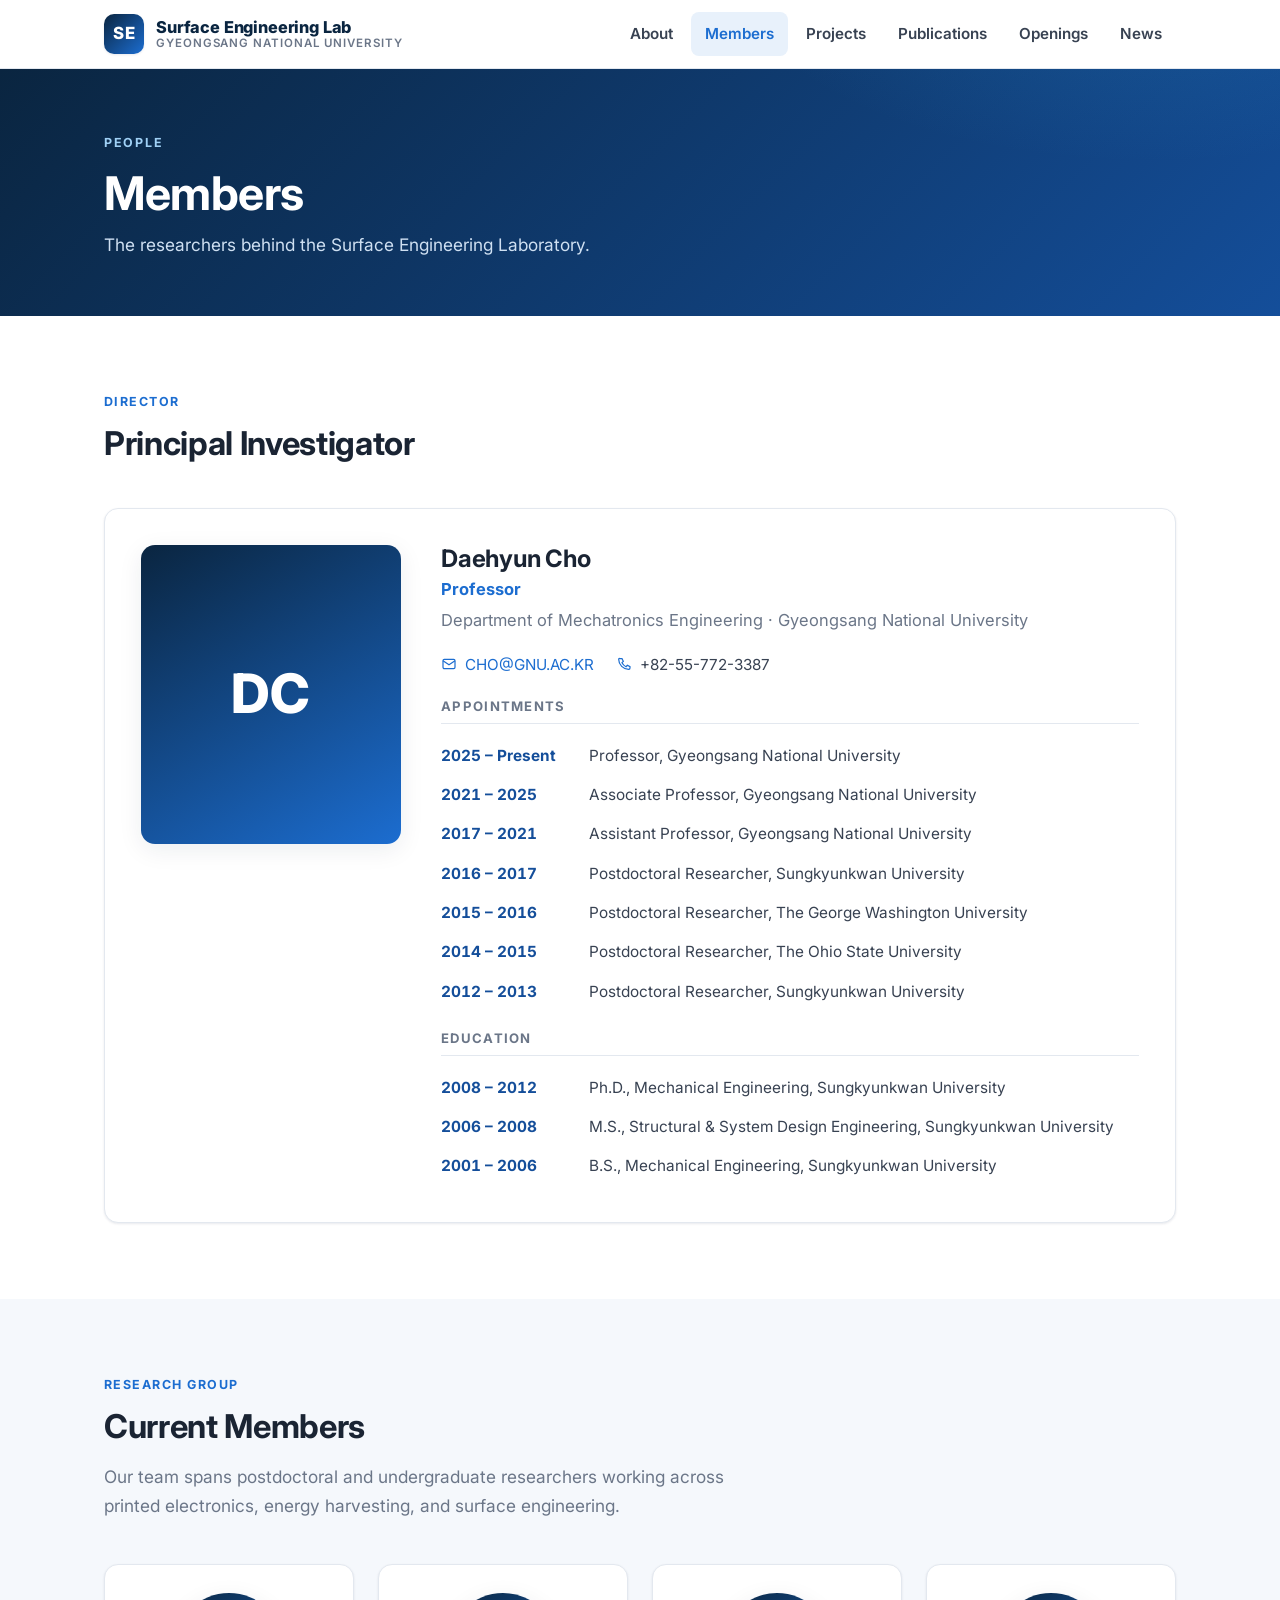
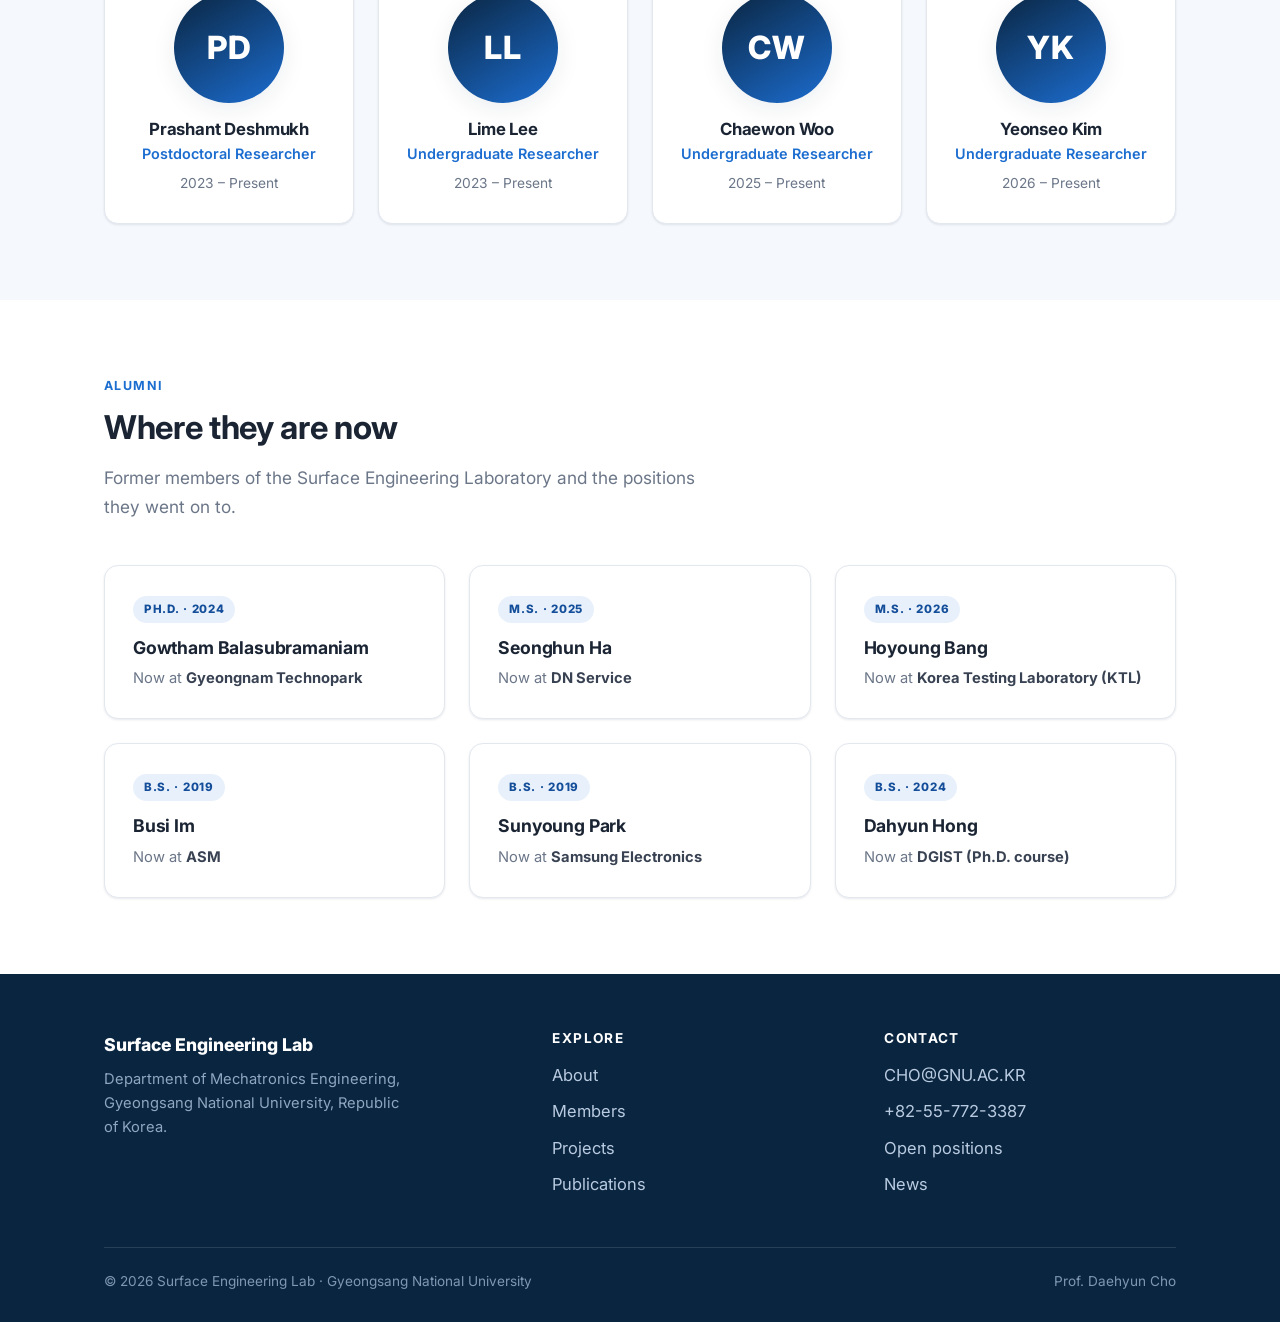
==== members.html @ a2bd0f04 "Add files via upload" ====
<!DOCTYPE html>
<html lang="en">
<head>
<meta charset="UTF-8" />
<meta name="viewport" content="width=device-width, initial-scale=1.0" />
<title>Members · Surface Engineering Lab</title>
<meta name="description" content="People of the Surface Engineering Laboratory — Prof. Daehyun Cho and lab members." />
<link rel="preconnect" href="https://fonts.googleapis.com" />
<link rel="preconnect" href="https://fonts.gstatic.com" crossorigin />
<link href="https://fonts.googleapis.com/css2?family=Inter:wght@400;500;600;700;800&display=swap" rel="stylesheet" />
<link rel="stylesheet" href="style.css" />
</head>
<body>

<header class="site-header">
  <nav class="nav">
    <a class="brand" href="index.html">
      <span class="logo">SE</span>
      <span class="brand-text">
        <span class="name">Surface Engineering Lab</span>
        <span class="sub">Gyeongsang National University</span>
      </span>
    </a>
    <button class="nav-toggle" aria-label="Toggle menu" onclick="document.getElementById('menu').classList.toggle('open')">
      <span></span><span></span><span></span>
    </button>
    <ul class="nav-links" id="menu">
      <li><a href="index.html">About</a></li>
      <li><a href="members.html" class="active">Members</a></li>
      <li><a href="projects.html">Projects</a></li>
      <li><a href="publications.html">Publications</a></li>
      <li><a href="openings.html">Openings</a></li>
      <li><a href="news.html">News</a></li>
    </ul>
  </nav>
</header>

<div class="page-head">
  <div class="container">
    <div class="kicker">People</div>
    <h1>Members</h1>
    <p>The researchers behind the Surface Engineering Laboratory.</p>
  </div>
</div>

<!-- ===== Director ===== -->
<section>
  <div class="container">
    <div class="section-head">
      <div class="kicker">Director</div>
      <h2>Principal Investigator</h2>
    </div>

    <div class="profile">
      <div class="avatar">
        <img src="daehyun-cho.jpg" alt="Prof. Daehyun Cho" onerror="this.remove()">
        <span class="initials">DC</span>
      </div>
      <div class="profile-body">
        <h3>Daehyun Cho</h3>
        <div class="profile-role">Professor</div>
        <div class="profile-affil">Department of Mechatronics Engineering · Gyeongsang National University</div>

        <div class="contact-row">
          <span>
            <svg viewBox="0 0 24 24" fill="none" stroke="currentColor" stroke-width="1.8"><rect x="3" y="5" width="18" height="14" rx="2"/><path d="M3 7l9 6 9-6"/></svg>
            <a href="mailto:CHO@GNU.AC.KR">CHO@GNU.AC.KR</a>
          </span>
          <span>
            <svg viewBox="0 0 24 24" fill="none" stroke="currentColor" stroke-width="1.8"><path d="M4 5c0 8 7 15 15 15 1 0 2-1 2-2v-2l-4-2-2 2c-2-1-5-4-6-6l2-2-2-4H6C5 3 4 4 4 5z"/></svg>
            +82-55-772-3387
          </span>
        </div>

        <div class="cv-block">
          <h4>Appointments</h4>
          <ul class="timeline">
            <li><span class="yr">2025 – Present</span><span class="what">Professor, Gyeongsang National University</span></li>
            <li><span class="yr">2021 – 2025</span><span class="what">Associate Professor, Gyeongsang National University</span></li>
            <li><span class="yr">2017 – 2021</span><span class="what">Assistant Professor, Gyeongsang National University</span></li>
            <li><span class="yr">2016 – 2017</span><span class="what">Postdoctoral Researcher, Sungkyunkwan University</span></li>
            <li><span class="yr">2015 – 2016</span><span class="what">Postdoctoral Researcher, The George Washington University</span></li>
            <li><span class="yr">2014 – 2015</span><span class="what">Postdoctoral Researcher, The Ohio State University</span></li>
            <li><span class="yr">2012 – 2013</span><span class="what">Postdoctoral Researcher, Sungkyunkwan University</span></li>
          </ul>
        </div>

        <div class="cv-block">
          <h4>Education</h4>
          <ul class="timeline">
            <li><span class="yr">2008 – 2012</span><span class="what">Ph.D., Mechanical Engineering, Sungkyunkwan University</span></li>
            <li><span class="yr">2006 – 2008</span><span class="what">M.S., Structural &amp; System Design Engineering, Sungkyunkwan University</span></li>
            <li><span class="yr">2001 – 2006</span><span class="what">B.S., Mechanical Engineering, Sungkyunkwan University</span></li>
          </ul>
        </div>
      </div>
    </div>
  </div>
</section>

<!-- ===== Current members ===== -->
<section class="section-alt">
  <div class="container">
    <div class="section-head">
      <div class="kicker">Research Group</div>
      <h2>Current Members</h2>
      <p>Our team spans postdoctoral and undergraduate researchers working across printed electronics, energy harvesting, and surface engineering.</p>
    </div>

    <div class="grid grid-4">
      <div class="card member">
        <div class="avatar"><span class="initials">PD</span></div>
        <h4>Prashant Deshmukh</h4>
        <div class="role">Postdoctoral Researcher</div>
        <div class="topic">2023 – Present</div>
      </div>
      <div class="card member">
        <div class="avatar"><span class="initials">LL</span></div>
        <h4>Lime Lee</h4>
        <div class="role">Undergraduate Researcher</div>
        <div class="topic">2023 – Present</div>
      </div>
      <div class="card member">
        <div class="avatar"><span class="initials">CW</span></div>
        <h4>Chaewon Woo</h4>
        <div class="role">Undergraduate Researcher</div>
        <div class="topic">2025 – Present</div>
      </div>
      <div class="card member">
        <div class="avatar"><span class="initials">YK</span></div>
        <h4>Yeonseo Kim</h4>
        <div class="role">Undergraduate Researcher</div>
        <div class="topic">2026 – Present</div>
      </div>
    </div>
  </div>
</section>

<!-- ===== Alumni ===== -->
<section>
  <div class="container">
    <div class="section-head">
      <div class="kicker">Alumni</div>
      <h2>Where they are now</h2>
      <p>Former members of the Surface Engineering Laboratory and the positions they went on to.</p>
    </div>

    <div class="grid grid-3">
      <div class="card alum">
        <span class="alum-degree">Ph.D. · 2024</span>
        <h4>Gowtham Balasubramaniam</h4>
        <div class="alum-now">Now at <strong>Gyeongnam Technopark</strong></div>
      </div>
      <div class="card alum">
        <span class="alum-degree">M.S. · 2025</span>
        <h4>Seonghun Ha</h4>
        <div class="alum-now">Now at <strong>DN Service</strong></div>
      </div>
      <div class="card alum">
        <span class="alum-degree">M.S. · 2026</span>
        <h4>Hoyoung Bang</h4>
        <div class="alum-now">Now at <strong>Korea Testing Laboratory (KTL)</strong></div>
      </div>
      <div class="card alum">
        <span class="alum-degree">B.S. · 2019</span>
        <h4>Busi Im</h4>
        <div class="alum-now">Now at <strong>ASM</strong></div>
      </div>
      <div class="card alum">
        <span class="alum-degree">B.S. · 2019</span>
        <h4>Sunyoung Park</h4>
        <div class="alum-now">Now at <strong>Samsung Electronics</strong></div>
      </div>
      <div class="card alum">
        <span class="alum-degree">B.S. · 2024</span>
        <h4>Dahyun Hong</h4>
        <div class="alum-now">Now at <strong>DGIST (Ph.D. course)</strong></div>
      </div>
    </div>
  </div>
</section>

<footer class="site-footer">
  <div class="container">
    <div class="footer-grid">
      <div class="footer-brand">
        <div class="name">Surface Engineering Lab</div>
        <p>Department of Mechatronics Engineering, Gyeongsang National University, Republic of Korea.</p>
      </div>
      <div>
        <h4>Explore</h4>
        <ul class="footer-links">
          <li><a href="index.html">About</a></li>
          <li><a href="members.html">Members</a></li>
          <li><a href="projects.html">Projects</a></li>
          <li><a href="publications.html">Publications</a></li>
        </ul>
      </div>
      <div>
        <h4>Contact</h4>
        <ul class="footer-links">
          <li><a href="mailto:CHO@GNU.AC.KR">CHO@GNU.AC.KR</a></li>
          <li>+82-55-772-3387</li>
          <li><a href="openings.html">Open positions</a></li>
          <li><a href="news.html">News</a></li>
        </ul>
      </div>
    </div>
    <div class="footer-bottom">
      <span>© 2026 Surface Engineering Lab · Gyeongsang National University</span>
      <span>Prof. Daehyun Cho</span>
    </div>
  </div>
</footer>

</body>
</html>
---- style.css ----
/* =========================================================
   Surface Engineering Lab — Shared Stylesheet
   Deep blue academic theme
   ========================================================= */

:root {
  --navy:        #0a2540;
  --navy-2:      #103a63;
  --blue:        #1c6dd0;
  --blue-dark:   #144e9a;
  --blue-light:  #e8f1fb;
  --accent:      #2f9ce0;
  --ink:         #1a2433;
  --body:        #43506180;
  --text:        #384252;
  --muted:       #6b7688;
  --line:        #e3e8ef;
  --bg:          #ffffff;
  --bg-soft:     #f5f8fc;
  --bg-softer:   #eef3f9;
  --shadow-sm:   0 1px 3px rgba(10,37,64,.06), 0 1px 2px rgba(10,37,64,.04);
  --shadow-md:   0 6px 24px rgba(10,37,64,.08);
  --shadow-lg:   0 18px 48px rgba(10,37,64,.14);
  --radius:      14px;
  --radius-sm:   9px;
  --maxw:        1120px;
  --font: "Inter", -apple-system, BlinkMacSystemFont, "Segoe UI", Roboto, Helvetica, Arial, sans-serif;
}

* { box-sizing: border-box; }

html { scroll-behavior: smooth; }

body {
  margin: 0;
  font-family: var(--font);
  color: var(--text);
  background: var(--bg);
  line-height: 1.65;
  font-size: 16.5px;
  -webkit-font-smoothing: antialiased;
  text-rendering: optimizeLegibility;
}

h1, h2, h3, h4 { color: var(--ink); line-height: 1.2; margin: 0 0 .5em; font-weight: 700; letter-spacing: -.01em; }
h1 { font-size: clamp(2rem, 4vw, 2.9rem); }
h2 { font-size: clamp(1.5rem, 3vw, 2.05rem); }
h3 { font-size: 1.22rem; }
p  { margin: 0 0 1rem; }
a  { color: var(--blue); text-decoration: none; transition: color .15s ease; }
a:hover { color: var(--blue-dark); }

.container { max-width: var(--maxw); margin: 0 auto; padding: 0 24px; }

/* ---------- Top navigation ---------- */
.site-header {
  position: sticky; top: 0; z-index: 100;
  background: rgba(255,255,255,.88);
  backdrop-filter: saturate(180%) blur(12px);
  border-bottom: 1px solid var(--line);
}
.nav {
  display: flex; align-items: center; justify-content: space-between;
  height: 68px; max-width: var(--maxw); margin: 0 auto; padding: 0 24px;
}
.brand { display: flex; align-items: center; gap: 12px; }
.brand .logo {
  width: 40px; height: 40px; border-radius: 10px; flex: none;
  background: linear-gradient(135deg, var(--navy), var(--blue));
  display: grid; place-items: center; color: #fff; font-weight: 800;
  font-size: 1.05rem; letter-spacing: .5px; box-shadow: var(--shadow-sm);
}
.brand-text { display: flex; flex-direction: column; line-height: 1.15; }
.brand-text .name { font-weight: 800; color: var(--navy); font-size: 1.02rem; letter-spacing: -.01em; }
.brand-text .sub  { font-size: .72rem; color: var(--muted); font-weight: 600; text-transform: uppercase; letter-spacing: .08em; }

.nav-links { display: flex; align-items: center; gap: 4px; list-style: none; margin: 0; padding: 0; }
.nav-links a {
  display: block; padding: 9px 14px; border-radius: 8px; color: var(--text);
  font-weight: 600; font-size: .95rem; transition: background .15s ease, color .15s ease;
}
.nav-links a:hover { background: var(--bg-softer); color: var(--navy); }
.nav-links a.active { color: var(--blue); background: var(--blue-light); }

.nav-toggle {
  display: none; background: none; border: 0; cursor: pointer; padding: 8px;
  width: 42px; height: 42px; border-radius: 8px;
}
.nav-toggle span { display: block; width: 22px; height: 2px; background: var(--navy); margin: 4px auto; border-radius: 2px; transition: .2s; }

/* ---------- Hero ---------- */
.hero {
  position: relative; overflow: hidden;
  background:
    radial-gradient(1000px 500px at 85% -10%, rgba(47,156,224,.30), transparent 60%),
    radial-gradient(900px 600px at 5% 120%, rgba(28,109,208,.28), transparent 55%),
    linear-gradient(135deg, var(--navy) 0%, var(--navy-2) 55%, var(--blue-dark) 100%);
  color: #eaf2fb;
}
.hero::after {
  content: ""; position: absolute; inset: 0; pointer-events: none;
  background-image:
    linear-gradient(rgba(255,255,255,.05) 1px, transparent 1px),
    linear-gradient(90deg, rgba(255,255,255,.05) 1px, transparent 1px);
  background-size: 46px 46px; mask-image: radial-gradient(80% 80% at 70% 20%, #000, transparent 75%);
}
.hero-inner { position: relative; z-index: 1; padding: 92px 24px 84px; max-width: var(--maxw); margin: 0 auto; }
.hero .eyebrow {
  display: inline-block; font-size: .8rem; font-weight: 700; letter-spacing: .14em;
  text-transform: uppercase; color: #9fd0f5; margin-bottom: 18px;
  border: 1px solid rgba(159,208,245,.35); padding: 6px 14px; border-radius: 999px;
  background: rgba(255,255,255,.05);
}
.hero h1 { color: #fff; max-width: 16ch; margin-bottom: 20px; }
.hero p.lead { font-size: 1.18rem; color: #cfe0f2; max-width: 62ch; margin-bottom: 32px; }
.hero-actions { display: flex; flex-wrap: wrap; gap: 14px; }

.btn {
  display: inline-flex; align-items: center; gap: 8px; font-weight: 700; font-size: .97rem;
  padding: 13px 24px; border-radius: 10px; cursor: pointer; border: 1px solid transparent;
  transition: transform .12s ease, box-shadow .15s ease, background .15s ease;
}
.btn:hover { transform: translateY(-2px); }
.btn-primary { background: #fff; color: var(--navy); box-shadow: var(--shadow-md); }
.btn-primary:hover { color: var(--blue-dark); }
.btn-ghost { background: rgba(255,255,255,.08); color: #fff; border-color: rgba(255,255,255,.35); }
.btn-ghost:hover { background: rgba(255,255,255,.16); color: #fff; }
.btn-blue { background: var(--blue); color:#fff; box-shadow: var(--shadow-md); }
.btn-blue:hover { color:#fff; background: var(--blue-dark); }

/* ---------- Page header (non-hero pages) ---------- */
.page-head {
  background:
    radial-gradient(700px 320px at 90% -40%, rgba(47,156,224,.20), transparent 60%),
    linear-gradient(135deg, var(--navy), var(--blue-dark));
  color: #fff; padding: 64px 24px 56px;
}
.page-head .container { padding: 0 24px; }
.page-head .kicker { color:#9fd0f5; font-weight:700; letter-spacing:.14em; text-transform:uppercase; font-size:.78rem; margin-bottom:12px; }
.page-head h1 { color: #fff; margin-bottom: 10px; }
.page-head p { color: #cfe0f2; max-width: 60ch; margin: 0; font-size: 1.08rem; }

/* ---------- Sections ---------- */
section { padding: 76px 0; }
section.tight { padding: 56px 0; }
.section-alt { background: var(--bg-soft); }
.section-head { max-width: 62ch; margin-bottom: 44px; }
.section-head .kicker { color: var(--blue); font-weight: 700; letter-spacing: .12em; text-transform: uppercase; font-size: .78rem; margin-bottom: 12px; }
.section-head p { color: var(--muted); font-size: 1.08rem; }
.center { text-align: center; margin-left: auto; margin-right: auto; }

/* ---------- Cards & grids ---------- */
.grid { display: grid; gap: 24px; }
.grid-2 { grid-template-columns: repeat(2, 1fr); }
.grid-3 { grid-template-columns: repeat(3, 1fr); }
.grid-4 { grid-template-columns: repeat(4, 1fr); }

.card {
  background: var(--bg); border: 1px solid var(--line); border-radius: var(--radius);
  padding: 28px; box-shadow: var(--shadow-sm); transition: transform .18s ease, box-shadow .18s ease, border-color .18s ease;
}
.card:hover { transform: translateY(-4px); box-shadow: var(--shadow-md); border-color: #cfe0f2; }
.card .icon {
  width: 46px; height: 46px; border-radius: 12px; display: grid; place-items: center;
  background: var(--blue-light); color: var(--blue); margin-bottom: 18px;
}
.card .icon svg { width: 24px; height: 24px; }
.card h3 { margin-bottom: 8px; }
.card p { color: var(--muted); margin: 0; font-size: .98rem; }

/* ---------- Research area accent bar ---------- */
.area-card { position: relative; overflow: hidden; }
.area-card::before {
  content: ""; position: absolute; left: 0; top: 0; bottom: 0; width: 4px;
  background: linear-gradient(var(--blue), var(--accent));
}

/* ---------- Director / profile ---------- */
.profile {
  display: grid; grid-template-columns: 260px 1fr; gap: 40px; align-items: start;
  background: var(--bg); border: 1px solid var(--line); border-radius: var(--radius);
  padding: 36px; box-shadow: var(--shadow-sm);
}
.avatar {
  position: relative;
  aspect-ratio: 1/1.15; border-radius: var(--radius); overflow: hidden;
  background: linear-gradient(150deg, var(--navy), var(--blue));
  display: grid; place-items: center; color: #fff; box-shadow: var(--shadow-md);
}
.avatar .initials { font-size: 3.4rem; font-weight: 800; letter-spacing: 1px; }
.avatar img {
  position: absolute; inset: 0; width: 100%; height: 100%;
  object-fit: cover; object-position: 68% 32%; display: block;
}
.profile-body h3 { font-size: 1.5rem; margin-bottom: 2px; }
.profile-role { color: var(--blue); font-weight: 700; margin-bottom: 4px; }
.profile-affil { color: var(--muted); margin-bottom: 18px; }
.contact-row { display: flex; flex-wrap: wrap; gap: 10px 22px; margin-bottom: 22px; font-size: .95rem; }
.contact-row span { display: inline-flex; align-items: center; gap: 8px; color: var(--text); }
.contact-row svg { width: 16px; height: 16px; color: var(--blue); }

.cv-block { margin-top: 20px; }
.cv-block h4 { font-size: .82rem; text-transform: uppercase; letter-spacing: .1em; color: var(--muted); margin-bottom: 12px; border-bottom: 1px solid var(--line); padding-bottom: 8px; }
.timeline { list-style: none; margin: 0; padding: 0; }
.timeline li { display: grid; grid-template-columns: 132px 1fr; gap: 16px; padding: 7px 0; font-size: .96rem; }
.timeline .yr { color: var(--blue-dark); font-weight: 700; font-variant-numeric: tabular-nums; }
.timeline .what { color: var(--text); }

/* member placeholder cards */
.member { text-align: center; }
.member .avatar { width: 110px; aspect-ratio: 1/1; border-radius: 50%; margin: 0 auto 16px; }
.member .avatar .initials { font-size: 2rem; }
.member h4 { margin: 0 0 3px; font-size: 1.05rem; color: var(--ink); }
.member .role { color: var(--blue); font-weight: 600; font-size: .9rem; }
.member .topic { color: var(--muted); font-size: .86rem; margin-top: 6px; }

/* alumni cards */
.alum { text-align: left; }
.alum-degree {
  display: inline-block; background: var(--blue-light); color: var(--blue-dark);
  font-size: .72rem; font-weight: 800; letter-spacing: .06em; text-transform: uppercase;
  padding: 4px 11px; border-radius: 999px; margin-bottom: 14px;
}
.alum h4 { margin: 0 0 8px; font-size: 1.1rem; color: var(--ink); }
.alum-now { color: var(--muted); font-size: .92rem; }
.alum-now strong { color: var(--text); font-weight: 700; }

/* ---------- Projects ---------- */
.project {
  display: grid; grid-template-columns: 108px 1fr; gap: 26px; align-items: center;
  background: var(--bg); border: 1px solid var(--line); border-radius: var(--radius);
  padding: 26px 30px; box-shadow: var(--shadow-sm); transition: transform .18s ease, box-shadow .18s ease;
}
.project:hover { transform: translateY(-3px); box-shadow: var(--shadow-md); }
.project .years {
  text-align: center; background: var(--blue-light); color: var(--blue-dark); border-radius: 12px;
  padding: 14px 8px; font-weight: 800; font-variant-numeric: tabular-nums; line-height: 1.15;
}
.project .years small { display:block; font-size:.7rem; font-weight:700; color: var(--blue); letter-spacing:.06em; }
.project h3 { font-size: 1.12rem; margin-bottom: 8px; }
.project .funder { display: inline-flex; align-items:center; gap:7px; font-size: .85rem; font-weight:600; color: var(--muted); }
.project .funder::before { content:""; width:7px; height:7px; border-radius:50%; background: var(--accent); }

/* ---------- Publications ---------- */
.pub-toolbar { display:flex; flex-wrap: wrap; align-items:center; gap: 14px; margin-bottom: 30px; }
.pub-count { background: var(--navy); color:#fff; border-radius: 999px; padding: 7px 16px; font-weight:700; font-size:.9rem; }
.year-group { margin-bottom: 40px; }
.year-label {
  display: inline-flex; align-items: baseline; gap: 10px;
  font-size: 1.4rem; font-weight: 800; color: var(--navy); margin-bottom: 18px;
  padding-bottom: 8px; border-bottom: 3px solid var(--blue-light);
}
.year-label span { font-size: .8rem; font-weight: 600; color: var(--muted); }
.pub-list { list-style: none; margin: 0; padding: 0; counter-reset: none; }
.pub-item {
  display: grid; grid-template-columns: 44px 1fr; gap: 14px; padding: 16px 18px;
  border: 1px solid var(--line); border-radius: var(--radius-sm); background: var(--bg);
  margin-bottom: 12px; box-shadow: var(--shadow-sm); transition: border-color .15s ease, box-shadow .15s ease;
}
.pub-item:hover { border-color: #cfe0f2; box-shadow: var(--shadow-md); }
.pub-num {
  font-weight: 800; color: var(--blue); font-variant-numeric: tabular-nums;
  background: var(--blue-light); border-radius: 8px; height: 34px; display: grid; place-items: center; font-size: .9rem;
}
.pub-body { font-size: .97rem; }
.pub-title { color: var(--ink); font-weight: 600; }
.pub-authors { color: var(--text); }
.pub-authors .me { color: var(--blue-dark); font-weight: 800; }
.pub-venue { color: var(--muted); font-style: italic; }
.pub-venue b { color: var(--navy); font-style: normal; }

/* ---------- Openings ---------- */
.pill-list { display:flex; flex-wrap:wrap; gap: 10px; margin: 4px 0 0; padding: 0; list-style:none; }
.pill { background: var(--blue-light); color: var(--blue-dark); font-weight:600; font-size:.9rem; padding: 7px 14px; border-radius: 999px; }
.req-list { list-style: none; margin: 12px 0 0; padding: 0; }
.req-list li { position: relative; padding-left: 28px; margin-bottom: 12px; color: var(--text); }
.req-list li::before {
  content: ""; position: absolute; left: 0; top: 8px; width: 16px; height: 16px; border-radius: 50%;
  background: var(--blue-light);
  box-shadow: inset 0 0 0 2px var(--blue);
}
.callout {
  background: linear-gradient(135deg, var(--navy), var(--blue-dark)); color:#fff;
  border-radius: var(--radius); padding: 34px 36px; box-shadow: var(--shadow-md);
}
.callout h3 { color:#fff; }
.callout p { color:#cfe0f2; }

/* ---------- News ---------- */
.news-item {
  display: grid; grid-template-columns: 1fr auto; gap: 20px; align-items: center;
  background: var(--bg); border: 1px solid var(--line); border-left: 4px solid var(--blue);
  border-radius: var(--radius-sm); padding: 22px 26px; box-shadow: var(--shadow-sm);
  transition: transform .15s ease, box-shadow .15s ease;
}
.news-item:hover { transform: translateX(4px); box-shadow: var(--shadow-md); }
.news-item h3 { font-size: 1.05rem; margin: 0 0 6px; }
.news-item .outlet { font-size: .82rem; font-weight: 700; color: var(--blue); text-transform: uppercase; letter-spacing: .05em; }
.news-tag { flex: none; background: var(--bg-softer); color: var(--muted); font-size:.78rem; font-weight:700; padding:6px 12px; border-radius: 999px; white-space: nowrap; }

/* ---------- Journal cover showcase ---------- */
.cover-showcase {
  background: linear-gradient(180deg, var(--bg-soft), var(--bg));
  border: 1px solid var(--line); border-radius: var(--radius);
  padding: 34px 34px 38px; margin-bottom: 44px; box-shadow: var(--shadow-sm);
}
.cover-showcase .kicker { color: var(--blue); font-weight: 700; letter-spacing: .12em; text-transform: uppercase; font-size: .78rem; margin-bottom: 8px; }
.cover-showcase h2 { font-size: 1.5rem; margin-bottom: 6px; }
.cover-showcase .sub { color: var(--muted); margin-bottom: 26px; font-size: 1rem; }
.cover-grid { display: grid; grid-template-columns: repeat(3, 1fr); gap: 26px; }
.cover-card {
  display: flex; flex-direction: column; background: var(--bg); border: 1px solid var(--line);
  border-radius: var(--radius); overflow: hidden; box-shadow: var(--shadow-sm);
  transition: transform .18s ease, box-shadow .18s ease;
}
.cover-card:hover { transform: translateY(-5px); box-shadow: var(--shadow-lg); }
.cover-frame {
  position: relative; aspect-ratio: 3/4; background: var(--bg-softer);
  display: grid; place-items: center; overflow: hidden;
}
.cover-frame img { width: 100%; height: 100%; object-fit: cover; display: block; }
/* placeholder shown only when the <img> fails to load (before you add the file) */
.cover-frame img { background: var(--bg-softer); }
.cover-ph {
  position: absolute; inset: 0; display: grid; place-content: center; text-align: center; gap: 8px;
  color: var(--muted); font-size: .82rem; padding: 20px;
  background: repeating-linear-gradient(45deg, #eef3f9, #eef3f9 12px, #e6eef7 12px, #e6eef7 24px);
}
.cover-ph strong { color: var(--blue-dark); font-size: .9rem; }
.cover-frame img[src]:not([src=""]) + .cover-ph { display: none; }
.cover-frame { border-bottom: 1px solid var(--line); }
.cover-meta { padding: 16px 20px 20px; display: flex; flex-direction: column; gap: 7px; flex: 1; }
.cover-tag {
  align-self: flex-start; display: inline-flex; align-items: center; gap: 6px;
  background: var(--blue-light); color: var(--blue-dark);
  font-size: .68rem; font-weight: 800; letter-spacing: .08em; text-transform: uppercase;
  padding: 4px 10px; border-radius: 999px;
}
.cover-tag::before { content: ""; width: 6px; height: 6px; border-radius: 50%; background: var(--accent); }
.cover-journal { color: var(--navy); font-weight: 800; font-size: 1rem; line-height: 1.25; }
.cover-desc { color: var(--muted); font-size: .86rem; line-height: 1.5; }
.cover-link { margin-top: auto; font-weight: 700; font-size: .85rem; color: var(--blue); }

/* Cover badge on individual publications */
.pub-badge {
  display: inline-block; margin-left: 8px; vertical-align: middle;
  background: linear-gradient(135deg, var(--blue), var(--accent)); color: #fff;
  font-size: .68rem; font-weight: 800; letter-spacing: .05em; text-transform: uppercase;
  padding: 3px 9px; border-radius: 999px;
}
.pub-item.is-cover { border-color: #bcd8f4; box-shadow: 0 0 0 1px #bcd8f4, var(--shadow-sm); }

/* News cards as links */
a.news-item { color: inherit; }
a.news-item:hover { color: inherit; }

@media (max-width: 860px) {
  .cover-grid { grid-template-columns: 1fr; }
  .cover-frame { aspect-ratio: 3/4; max-width: 280px; margin: 0 auto; width: 100%; }
}

/* ---------- Footer ---------- */
.site-footer { background: var(--navy); color: #b9cbe0; padding: 56px 0 30px; }
.footer-grid { display: grid; grid-template-columns: 1.4fr 1fr 1fr; gap: 40px; margin-bottom: 40px; }
.site-footer h4 { color:#fff; font-size:.85rem; text-transform:uppercase; letter-spacing:.1em; margin-bottom:16px; }
.site-footer a { color:#b9cbe0; }
.site-footer a:hover { color:#fff; }
.footer-links { list-style:none; margin:0; padding:0; }
.footer-links li { margin-bottom: 9px; }
.footer-brand .name { color:#fff; font-weight:800; font-size:1.1rem; margin-bottom:8px; }
.footer-brand p { color:#8fa6c0; font-size:.92rem; max-width: 34ch; }
.footer-bottom { border-top: 1px solid rgba(255,255,255,.12); padding-top: 22px; font-size:.85rem; color:#7f97b3; display:flex; justify-content: space-between; flex-wrap: wrap; gap: 10px; }

/* ---------- Responsive ---------- */
@media (max-width: 860px) {
  .nav-links {
    position: fixed; inset: 68px 0 auto 0; flex-direction: column; align-items: stretch;
    background: #fff; border-bottom: 1px solid var(--line); padding: 12px 16px; gap: 2px;
    box-shadow: var(--shadow-md); display: none;
  }
  .nav-links.open { display: flex; }
  .nav-links a { padding: 12px 14px; font-size: 1rem; }
  .nav-toggle { display: block; }
  .grid-2, .grid-3, .grid-4 { grid-template-columns: 1fr; }
  .profile { grid-template-columns: 1fr; }
  .avatar { max-width: 200px; }
  .project { grid-template-columns: 1fr; }
  .project .years { max-width: 120px; }
  .timeline li { grid-template-columns: 110px 1fr; }
  .footer-grid { grid-template-columns: 1fr; gap: 28px; }
  .news-item { grid-template-columns: 1fr; }
}
@media (min-width: 861px) and (max-width: 1024px) {
  .grid-4 { grid-template-columns: repeat(2, 1fr); }
  .grid-3 { grid-template-columns: repeat(3, 1fr); }
}
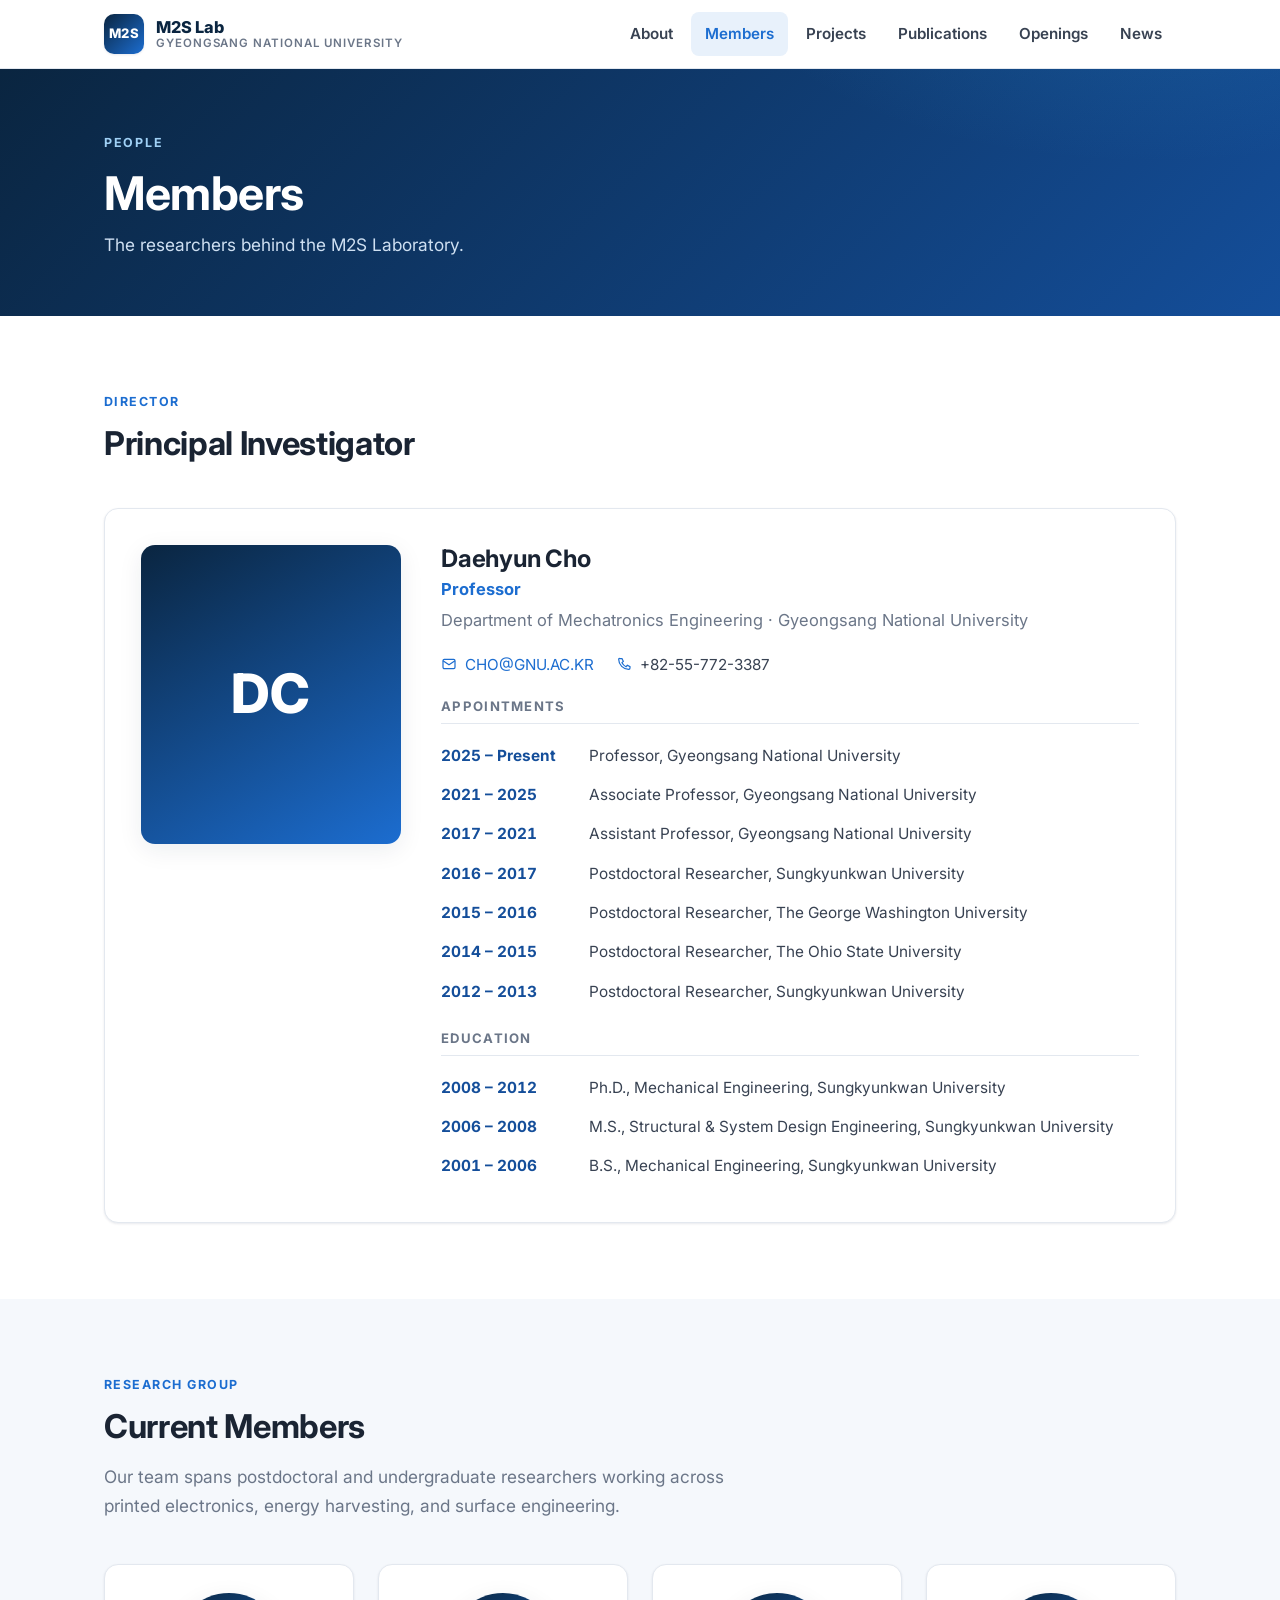
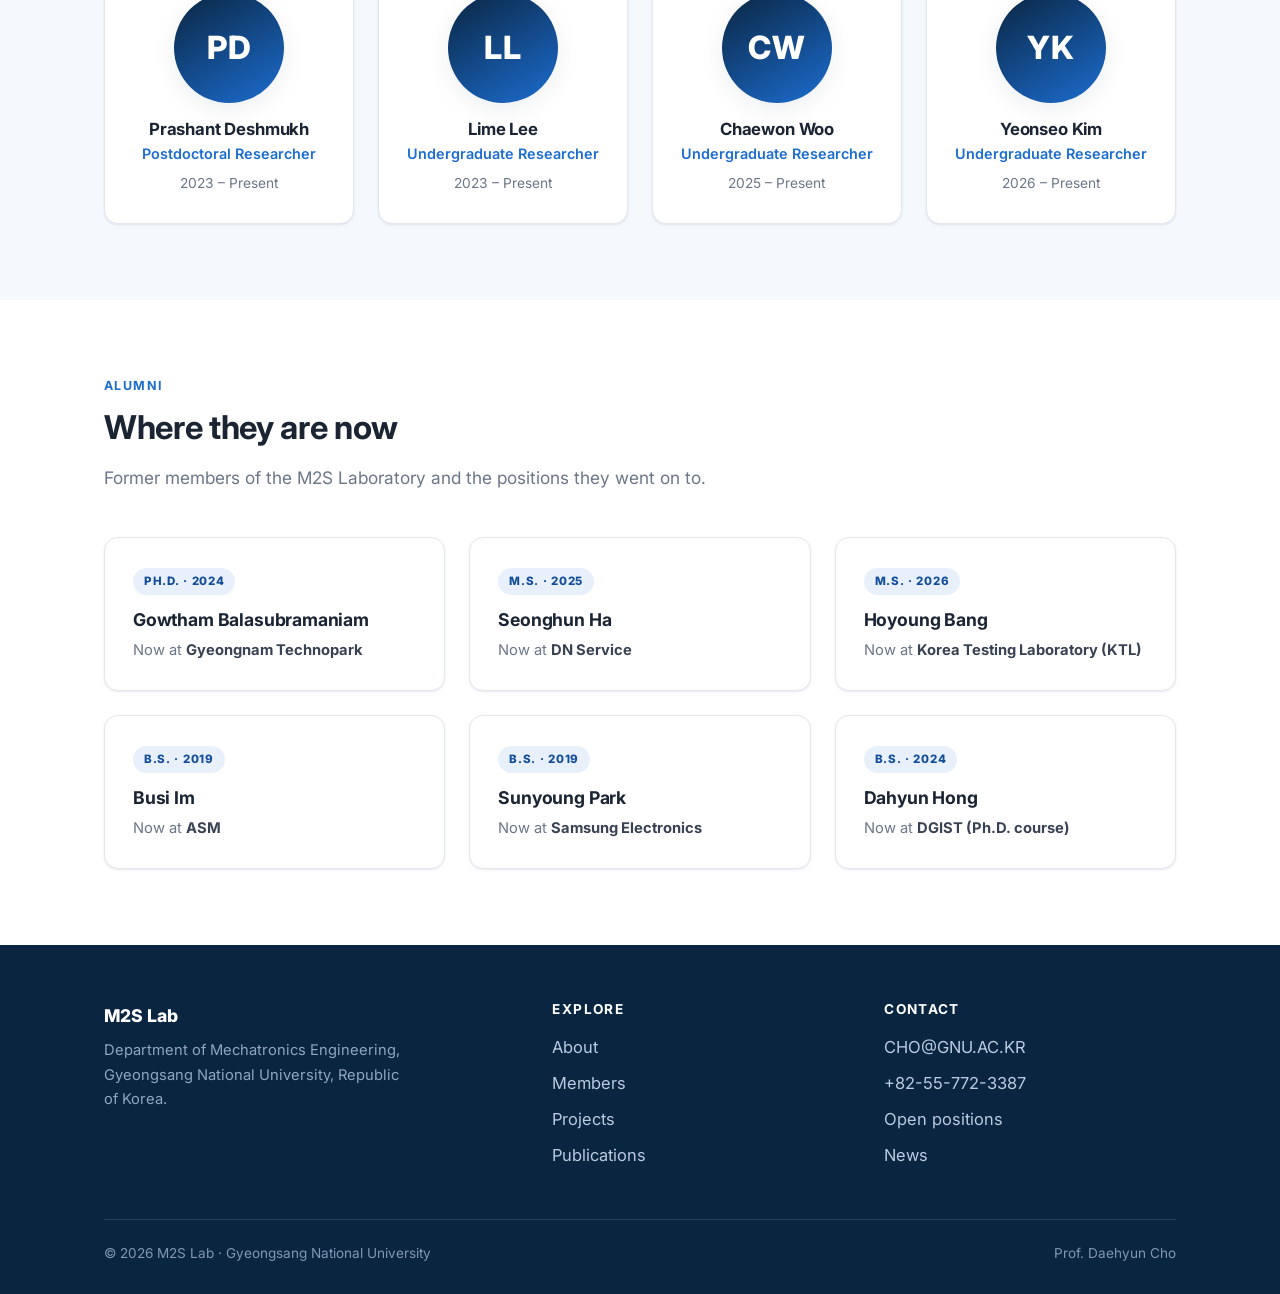
==== commit f4edaf2d: "Add files via upload" ====
--- a/members.html
+++ b/members.html
@@ -3,8 +3,8 @@
 <head>
 <meta charset="UTF-8" />
 <meta name="viewport" content="width=device-width, initial-scale=1.0" />
-<title>Members · Surface Engineering Lab</title>
-<meta name="description" content="People of the Surface Engineering Laboratory — Prof. Daehyun Cho and lab members." />
+<title>Members · M2S Lab</title>
+<meta name="description" content="People of the M2S Laboratory — Prof. Daehyun Cho and lab members." />
 <link rel="preconnect" href="https://fonts.googleapis.com" />
 <link rel="preconnect" href="https://fonts.gstatic.com" crossorigin />
 <link href="https://fonts.googleapis.com/css2?family=Inter:wght@400;500;600;700;800&display=swap" rel="stylesheet" />
@@ -15,9 +15,9 @@
 <header class="site-header">
   <nav class="nav">
     <a class="brand" href="index.html">
-      <span class="logo">SE</span>
+      <span class="logo">M2S</span>
       <span class="brand-text">
-        <span class="name">Surface Engineering Lab</span>
+        <span class="name">M2S Lab</span>
         <span class="sub">Gyeongsang National University</span>
       </span>
     </a>
@@ -39,7 +39,7 @@
   <div class="container">
     <div class="kicker">People</div>
     <h1>Members</h1>
-    <p>The researchers behind the Surface Engineering Laboratory.</p>
+    <p>The researchers behind the M2S Laboratory.</p>
   </div>
 </div>
 
@@ -142,7 +142,7 @@
     <div class="section-head">
       <div class="kicker">Alumni</div>
       <h2>Where they are now</h2>
-      <p>Former members of the Surface Engineering Laboratory and the positions they went on to.</p>
+      <p>Former members of the M2S Laboratory and the positions they went on to.</p>
     </div>
 
     <div class="grid grid-3">
@@ -184,7 +184,7 @@
   <div class="container">
     <div class="footer-grid">
       <div class="footer-brand">
-        <div class="name">Surface Engineering Lab</div>
+        <div class="name">M2S Lab</div>
         <p>Department of Mechatronics Engineering, Gyeongsang National University, Republic of Korea.</p>
       </div>
       <div>
@@ -207,7 +207,7 @@
       </div>
     </div>
     <div class="footer-bottom">
-      <span>© 2026 Surface Engineering Lab · Gyeongsang National University</span>
+      <span>© 2026 M2S Lab · Gyeongsang National University</span>
       <span>Prof. Daehyun Cho</span>
     </div>
   </div>
--- a/style.css
+++ b/style.css
@@ -1,5 +1,5 @@
 /* =========================================================
-   Surface Engineering Lab — Shared Stylesheet
+   M2S Lab — Shared Stylesheet
    Deep blue academic theme
    ========================================================= */
 
@@ -68,7 +68,7 @@
   width: 40px; height: 40px; border-radius: 10px; flex: none;
   background: linear-gradient(135deg, var(--navy), var(--blue));
   display: grid; place-items: center; color: #fff; font-weight: 800;
-  font-size: 1.05rem; letter-spacing: .5px; box-shadow: var(--shadow-sm);
+  font-size: .82rem; letter-spacing: .2px; box-shadow: var(--shadow-sm);
 }
 .brand-text { display: flex; flex-direction: column; line-height: 1.15; }
 .brand-text .name { font-weight: 800; color: var(--navy); font-size: 1.02rem; letter-spacing: -.01em; }
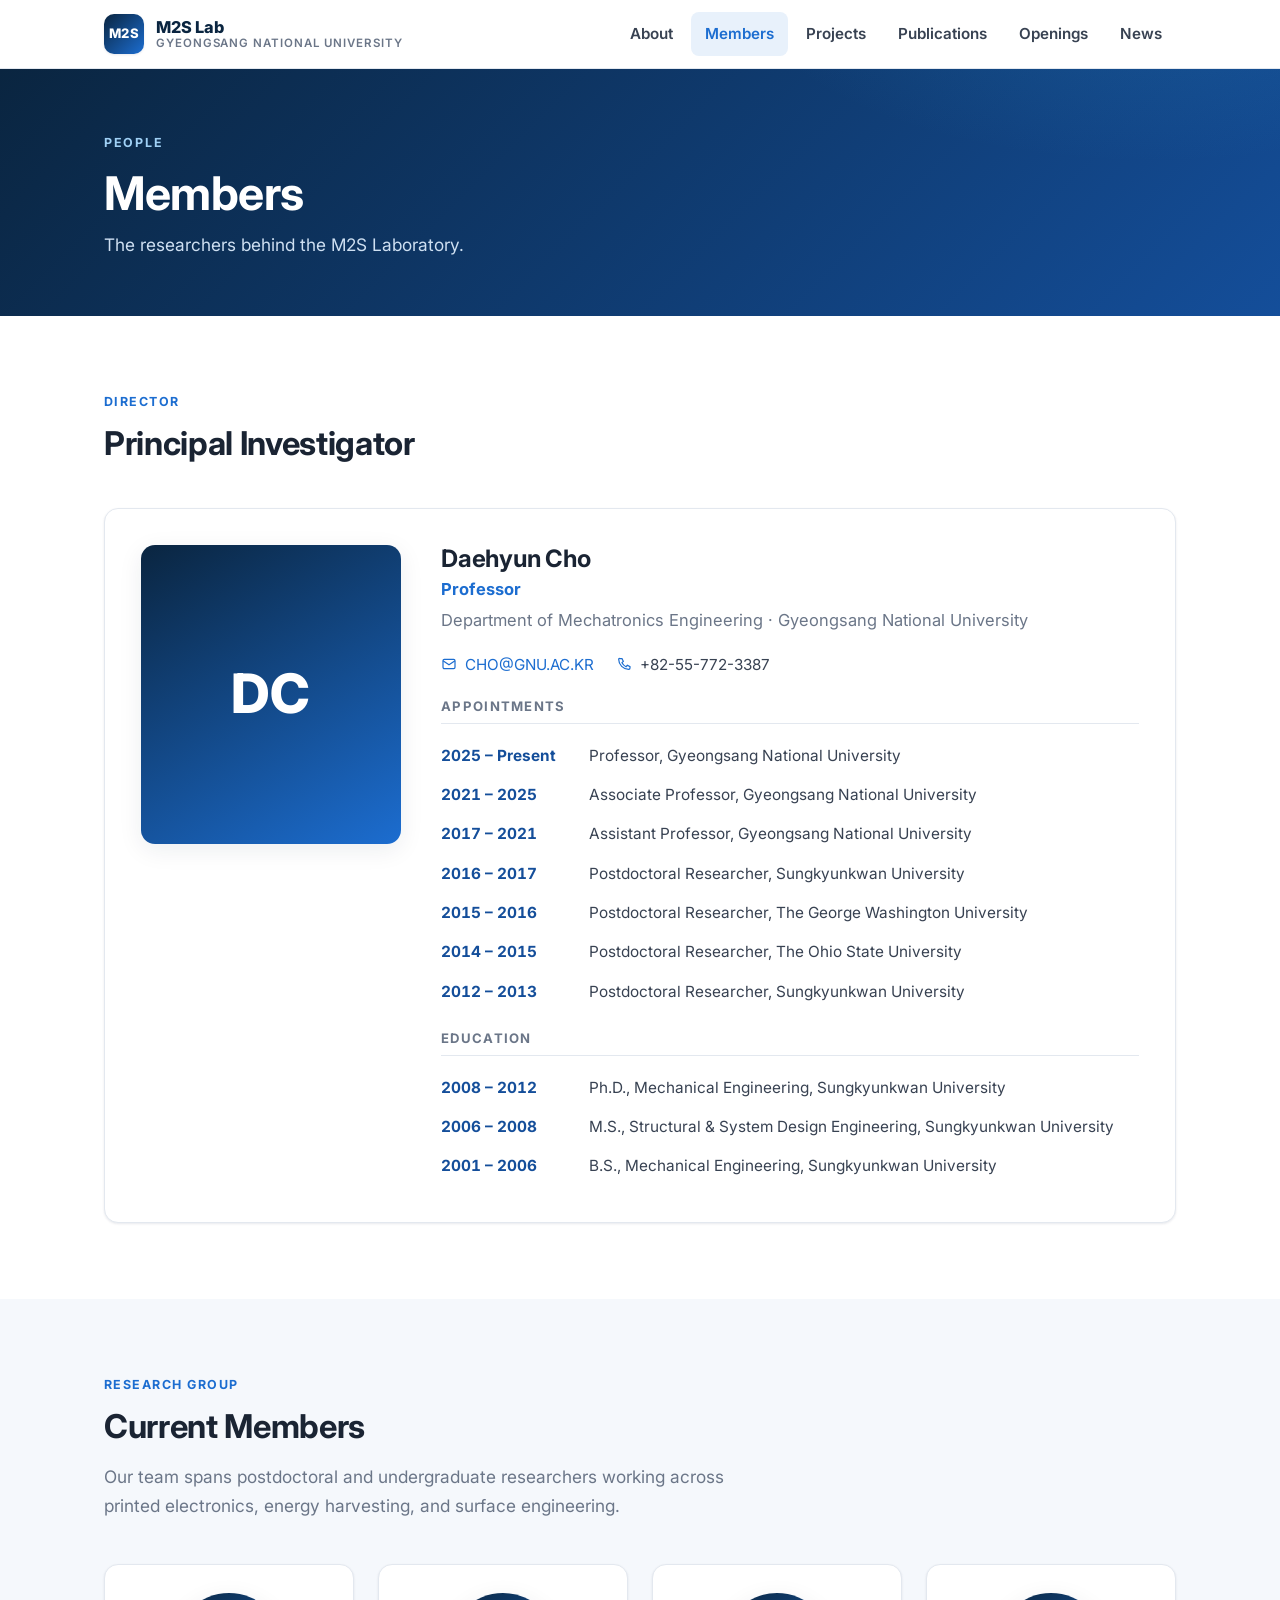
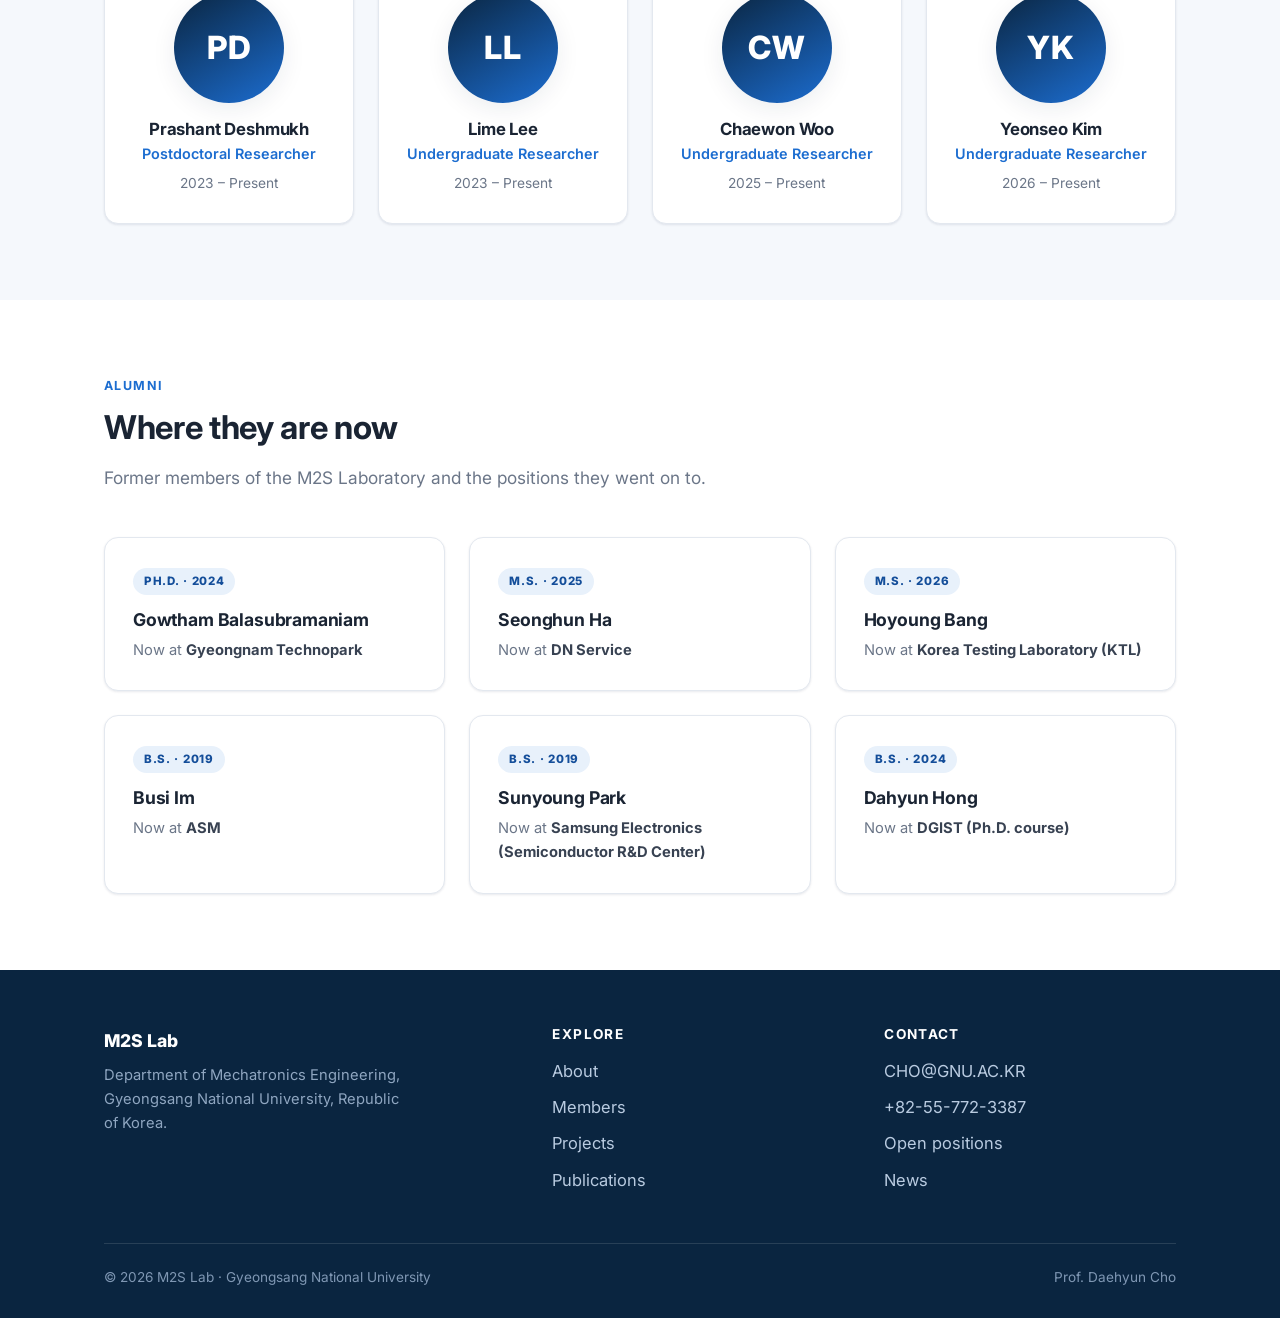
==== commit 80f6fbbe: "Add files via upload" ====
--- a/members.html
+++ b/members.html
@@ -169,7 +169,7 @@
       <div class="card alum">
         <span class="alum-degree">B.S. · 2019</span>
         <h4>Sunyoung Park</h4>
-        <div class="alum-now">Now at <strong>Samsung Electronics</strong></div>
+        <div class="alum-now">Now at <strong>Samsung Electronics (Semiconductor R&amp;D Center)</strong></div>
       </div>
       <div class="card alum">
         <span class="alum-degree">B.S. · 2024</span>
--- a/style.css
+++ b/style.css
@@ -112,6 +112,7 @@
   background: rgba(255,255,255,.05);
 }
 .hero h1 { color: #fff; max-width: 16ch; margin-bottom: 20px; }
+.hero h1 .m2s { color: #63c2ff; font-weight: 800; }
 .hero p.lead { font-size: 1.18rem; color: #cfe0f2; max-width: 62ch; margin-bottom: 32px; }
 .hero-actions { display: flex; flex-wrap: wrap; gap: 14px; }
 
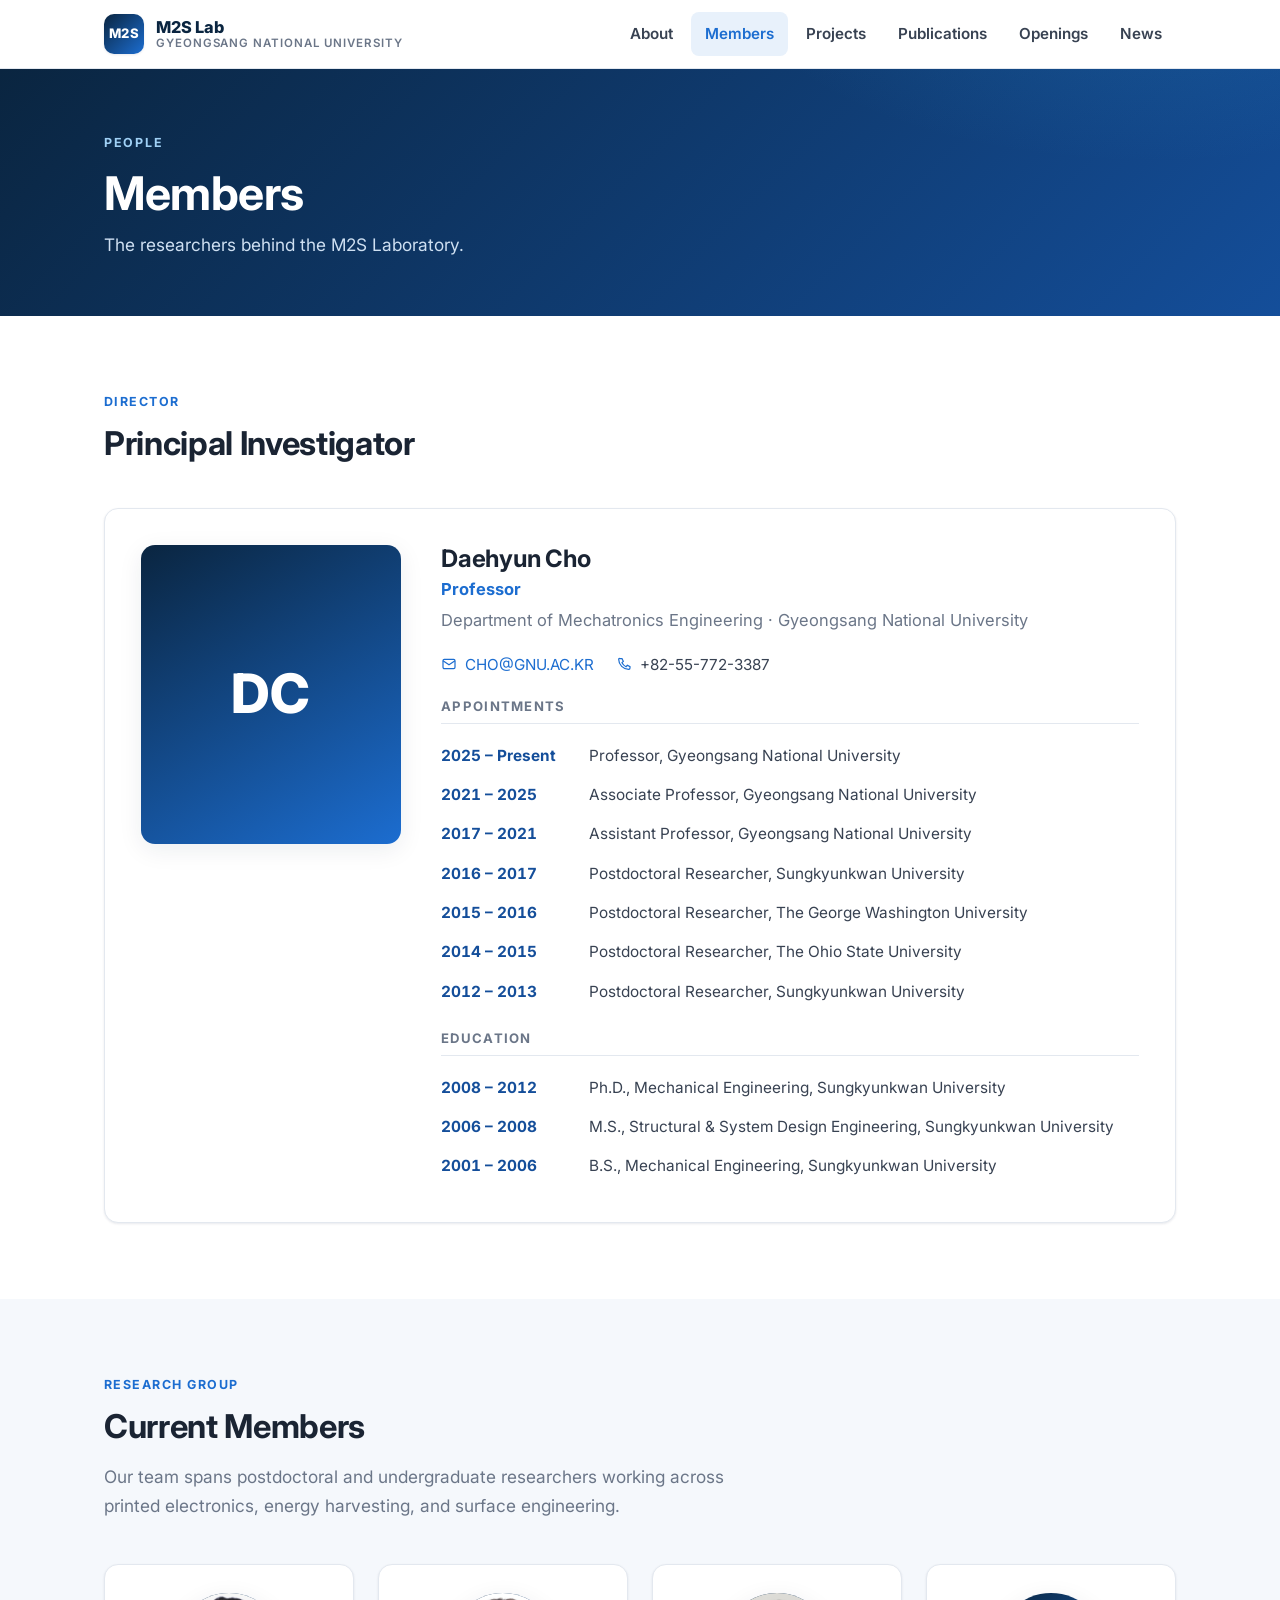
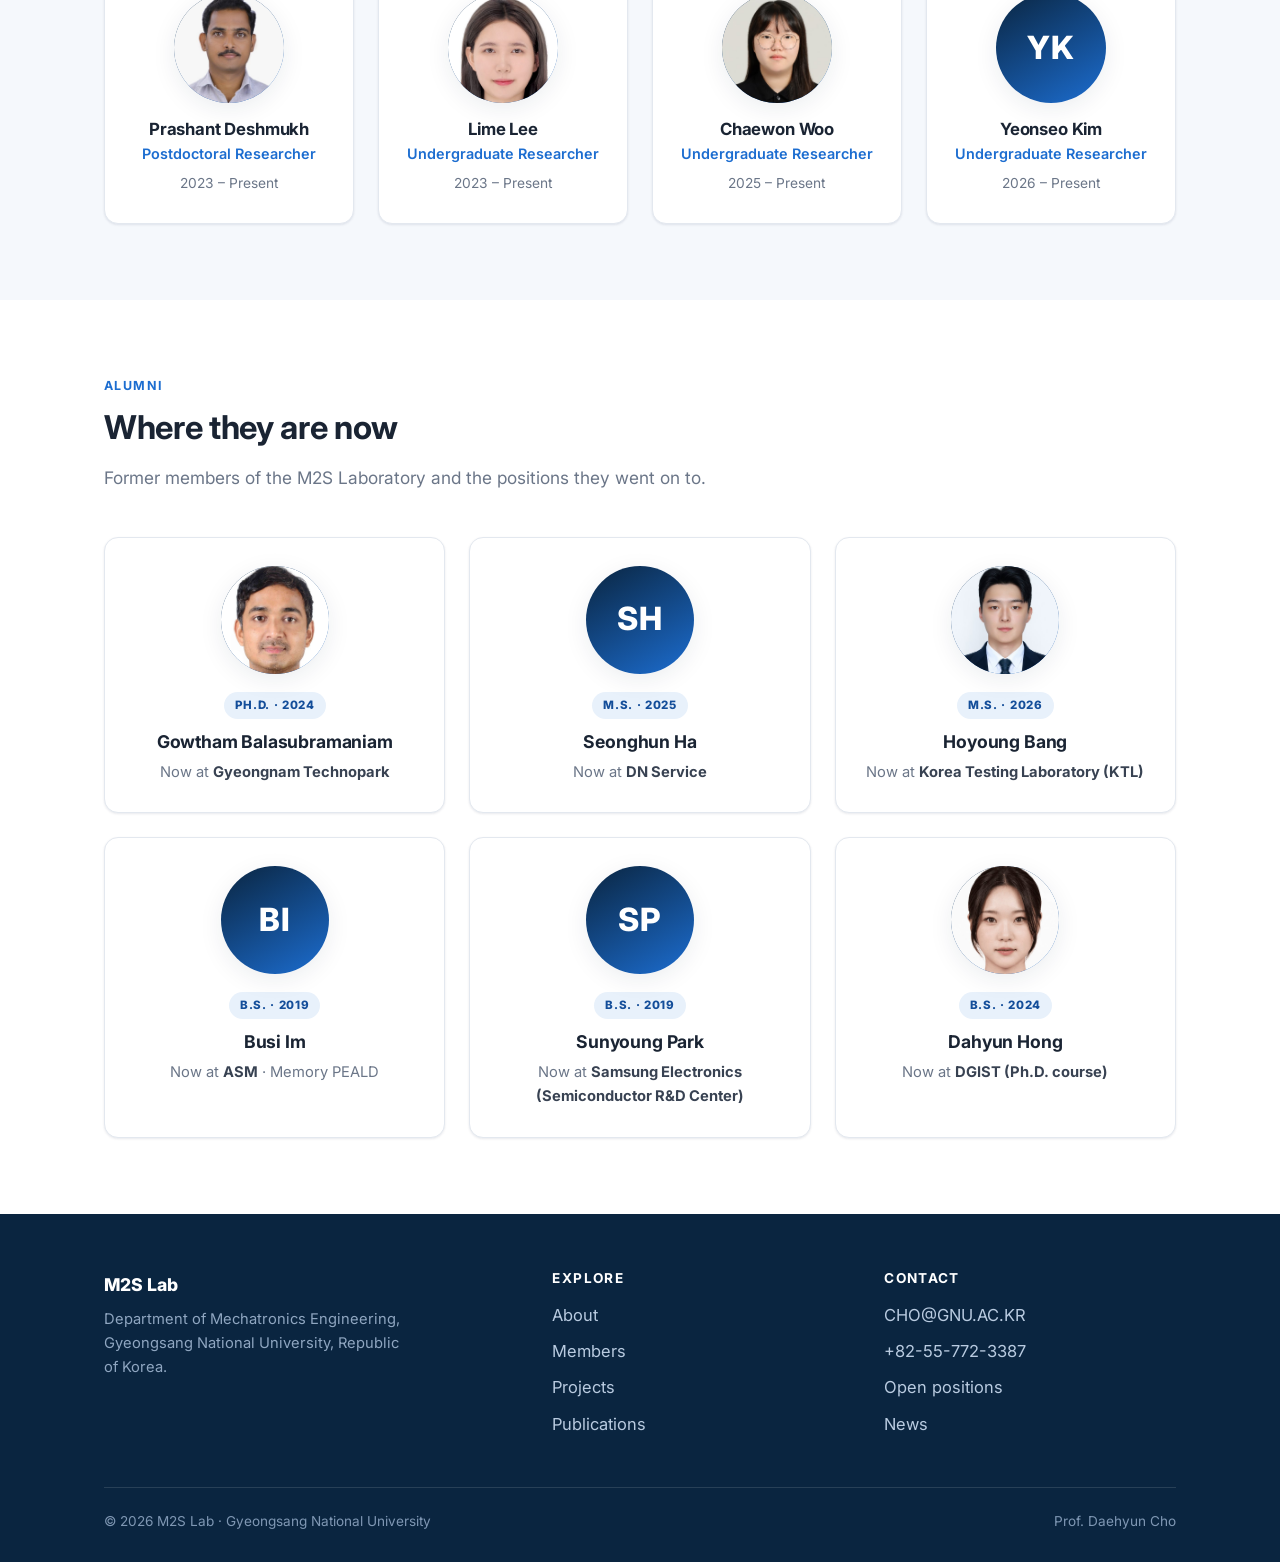
==== commit 1d9869bf: "Add files via upload" ====
--- a/members.html
+++ b/members.html
@@ -109,19 +109,19 @@
 
     <div class="grid grid-4">
       <div class="card member">
-        <div class="avatar"><span class="initials">PD</span></div>
+        <div class="avatar"><img src="prashant.jpg" alt="Prashant Deshmukh" onerror="this.remove()"><span class="initials">PD</span></div>
         <h4>Prashant Deshmukh</h4>
         <div class="role">Postdoctoral Researcher</div>
         <div class="topic">2023 – Present</div>
       </div>
       <div class="card member">
-        <div class="avatar"><span class="initials">LL</span></div>
+        <div class="avatar"><img src="lime.jpg" alt="Lime Lee" onerror="this.remove()"><span class="initials">LL</span></div>
         <h4>Lime Lee</h4>
         <div class="role">Undergraduate Researcher</div>
         <div class="topic">2023 – Present</div>
       </div>
       <div class="card member">
-        <div class="avatar"><span class="initials">CW</span></div>
+        <div class="avatar"><img src="chaewon.jpg" alt="Chaewon Woo" onerror="this.remove()"><span class="initials">CW</span></div>
         <h4>Chaewon Woo</h4>
         <div class="role">Undergraduate Researcher</div>
         <div class="topic">2025 – Present</div>
@@ -147,31 +147,37 @@
 
     <div class="grid grid-3">
       <div class="card alum">
+        <div class="avatar"><img src="gowtham.jpg" alt="Gowtham Balasubramaniam" onerror="this.remove()"><span class="initials">GB</span></div>
         <span class="alum-degree">Ph.D. · 2024</span>
         <h4>Gowtham Balasubramaniam</h4>
         <div class="alum-now">Now at <strong>Gyeongnam Technopark</strong></div>
       </div>
       <div class="card alum">
+        <div class="avatar"><span class="initials">SH</span></div>
         <span class="alum-degree">M.S. · 2025</span>
         <h4>Seonghun Ha</h4>
         <div class="alum-now">Now at <strong>DN Service</strong></div>
       </div>
       <div class="card alum">
+        <div class="avatar"><img src="hoyoung.jpg" alt="Hoyoung Bang" onerror="this.remove()"><span class="initials">HB</span></div>
         <span class="alum-degree">M.S. · 2026</span>
         <h4>Hoyoung Bang</h4>
         <div class="alum-now">Now at <strong>Korea Testing Laboratory (KTL)</strong></div>
       </div>
       <div class="card alum">
+        <div class="avatar"><span class="initials">BI</span></div>
         <span class="alum-degree">B.S. · 2019</span>
         <h4>Busi Im</h4>
-        <div class="alum-now">Now at <strong>ASM</strong></div>
-      </div>
-      <div class="card alum">
+        <div class="alum-now">Now at <strong>ASM</strong> · Memory PEALD</div>
+      </div>
+      <div class="card alum">
+        <div class="avatar"><span class="initials">SP</span></div>
         <span class="alum-degree">B.S. · 2019</span>
         <h4>Sunyoung Park</h4>
         <div class="alum-now">Now at <strong>Samsung Electronics (Semiconductor R&amp;D Center)</strong></div>
       </div>
       <div class="card alum">
+        <div class="avatar"><img src="dahyun.jpg" alt="Dahyun Hong" onerror="this.remove()"><span class="initials">DH</span></div>
         <span class="alum-degree">B.S. · 2024</span>
         <h4>Dahyun Hong</h4>
         <div class="alum-now">Now at <strong>DGIST (Ph.D. course)</strong></div>
--- a/style.css
+++ b/style.css
@@ -216,15 +216,20 @@
 .member .topic { color: var(--muted); font-size: .86rem; margin-top: 6px; }
 
 /* alumni cards */
-.alum { text-align: left; }
+.alum { text-align: center; }
+.alum .avatar { width: 108px; aspect-ratio: 1/1; border-radius: 50%; margin: 0 auto 16px; }
+.alum .avatar .initials { font-size: 2rem; }
 .alum-degree {
   display: inline-block; background: var(--blue-light); color: var(--blue-dark);
   font-size: .72rem; font-weight: 800; letter-spacing: .06em; text-transform: uppercase;
-  padding: 4px 11px; border-radius: 999px; margin-bottom: 14px;
+  padding: 4px 11px; border-radius: 999px; margin-bottom: 12px;
 }
 .alum h4 { margin: 0 0 8px; font-size: 1.1rem; color: var(--ink); }
 .alum-now { color: var(--muted); font-size: .92rem; }
 .alum-now strong { color: var(--text); font-weight: 700; }
+
+/* head-and-shoulders framing for member & alumni photos */
+.member .avatar img, .alum .avatar img { object-position: center 18%; }
 
 /* ---------- Projects ---------- */
 .project {
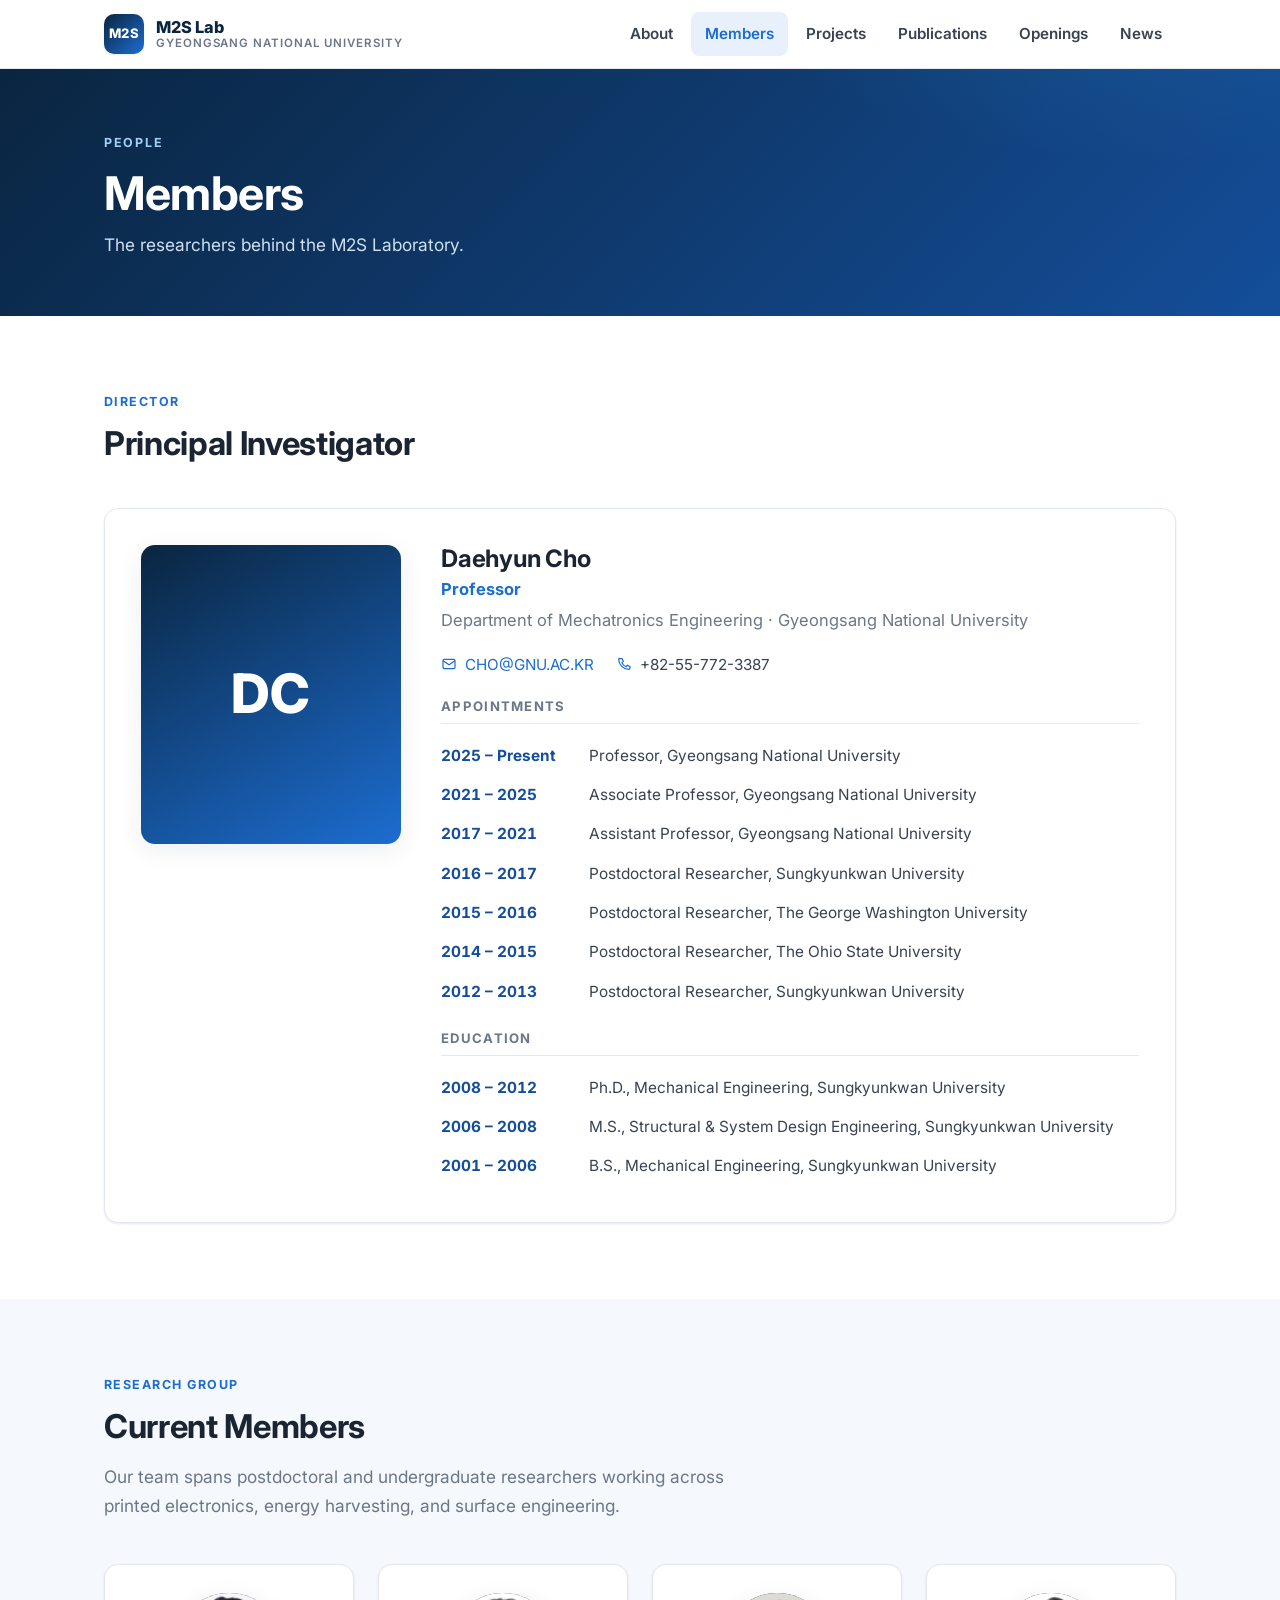
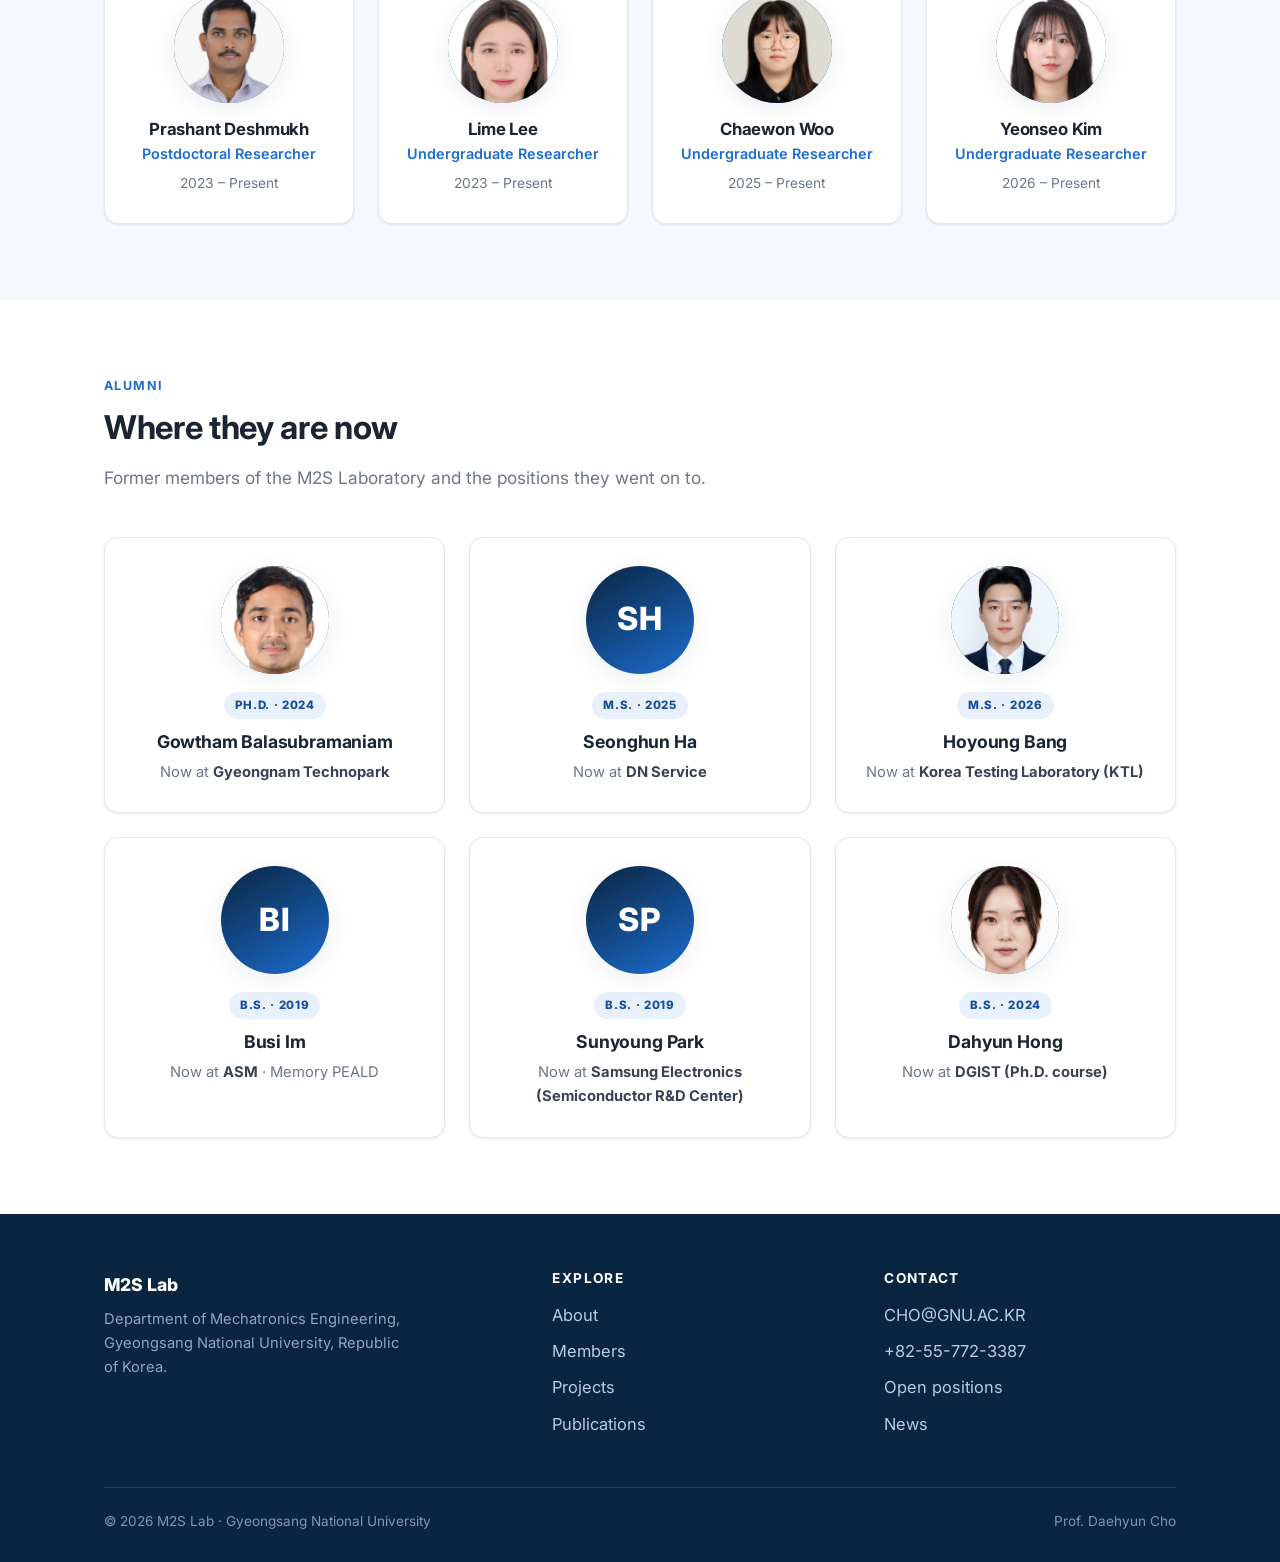
==== commit b0ed6ef1: "Add files via upload" ====
--- a/members.html
+++ b/members.html
@@ -127,7 +127,7 @@
         <div class="topic">2025 – Present</div>
       </div>
       <div class="card member">
-        <div class="avatar"><span class="initials">YK</span></div>
+        <div class="avatar"><img src="yeonseo.jpg" alt="Yeonseo Kim" onerror="this.remove()"><span class="initials">YK</span></div>
         <h4>Yeonseo Kim</h4>
         <div class="role">Undergraduate Researcher</div>
         <div class="topic">2026 – Present</div>
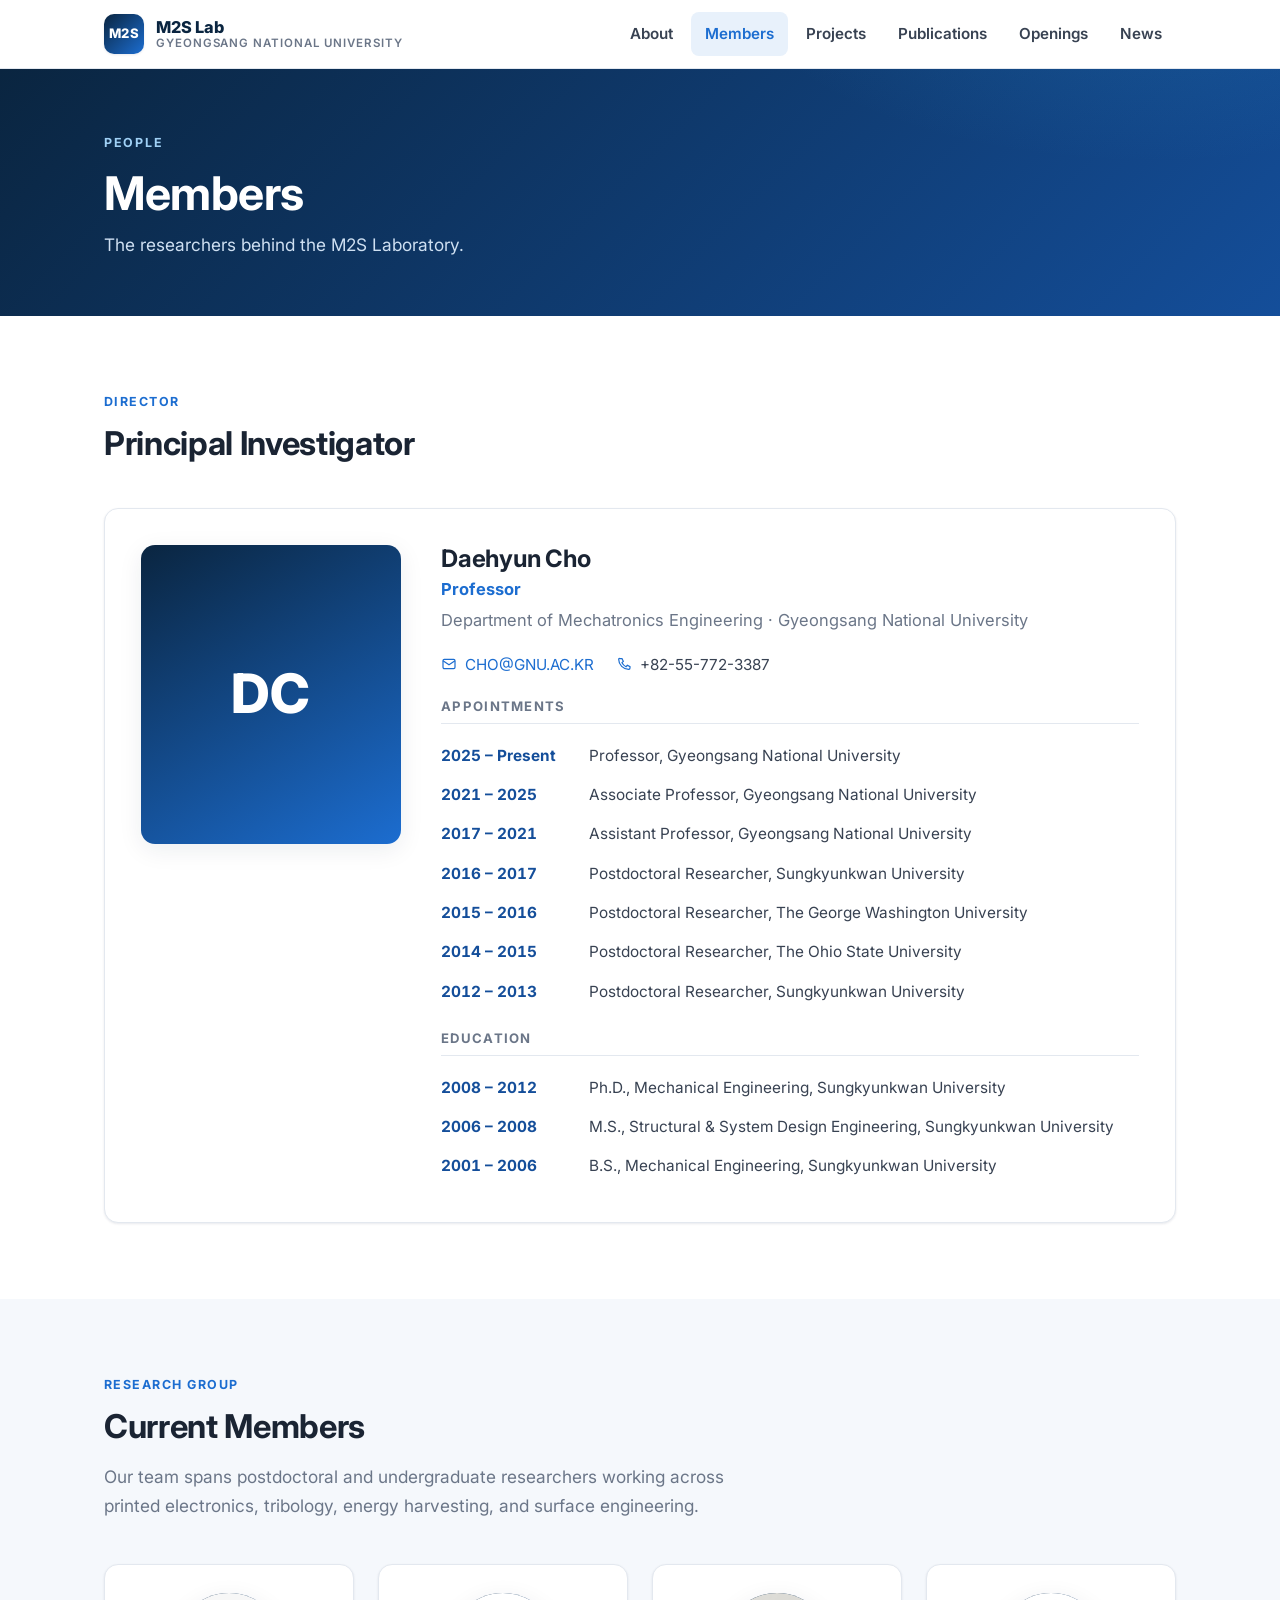
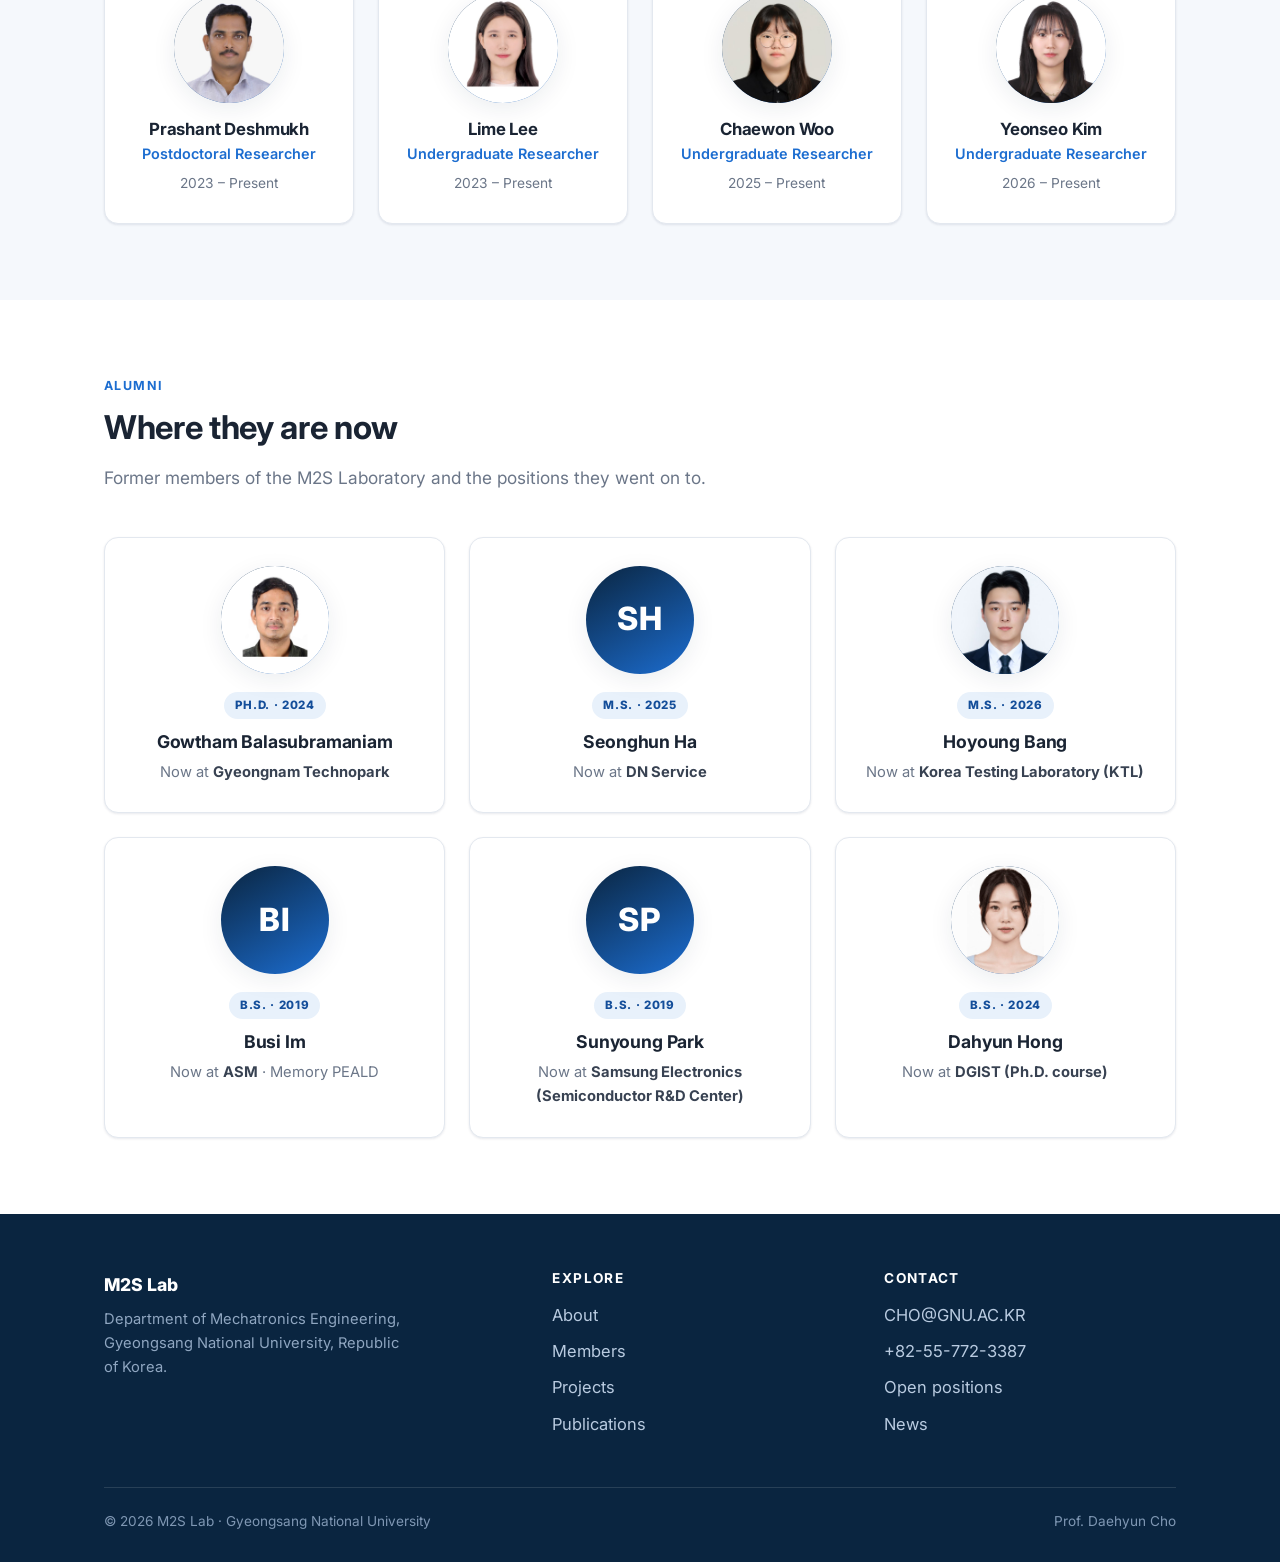
==== commit f41b8398: "Add files via upload" ====
--- a/members.html
+++ b/members.html
@@ -104,7 +104,7 @@
     <div class="section-head">
       <div class="kicker">Research Group</div>
       <h2>Current Members</h2>
-      <p>Our team spans postdoctoral and undergraduate researchers working across printed electronics, energy harvesting, and surface engineering.</p>
+      <p>Our team spans postdoctoral and undergraduate researchers working across printed electronics, tribology, energy harvesting, and surface engineering.</p>
     </div>
 
     <div class="grid grid-4">
--- a/style.css
+++ b/style.css
@@ -228,8 +228,8 @@
 .alum-now { color: var(--muted); font-size: .92rem; }
 .alum-now strong { color: var(--text); font-weight: 700; }
 
-/* head-and-shoulders framing for member & alumni photos */
-.member .avatar img, .alum .avatar img { object-position: center 18%; }
+/* member & alumni photos are pre-normalized square crops */
+.member .avatar img, .alum .avatar img { object-position: center; }
 
 /* ---------- Projects ---------- */
 .project {
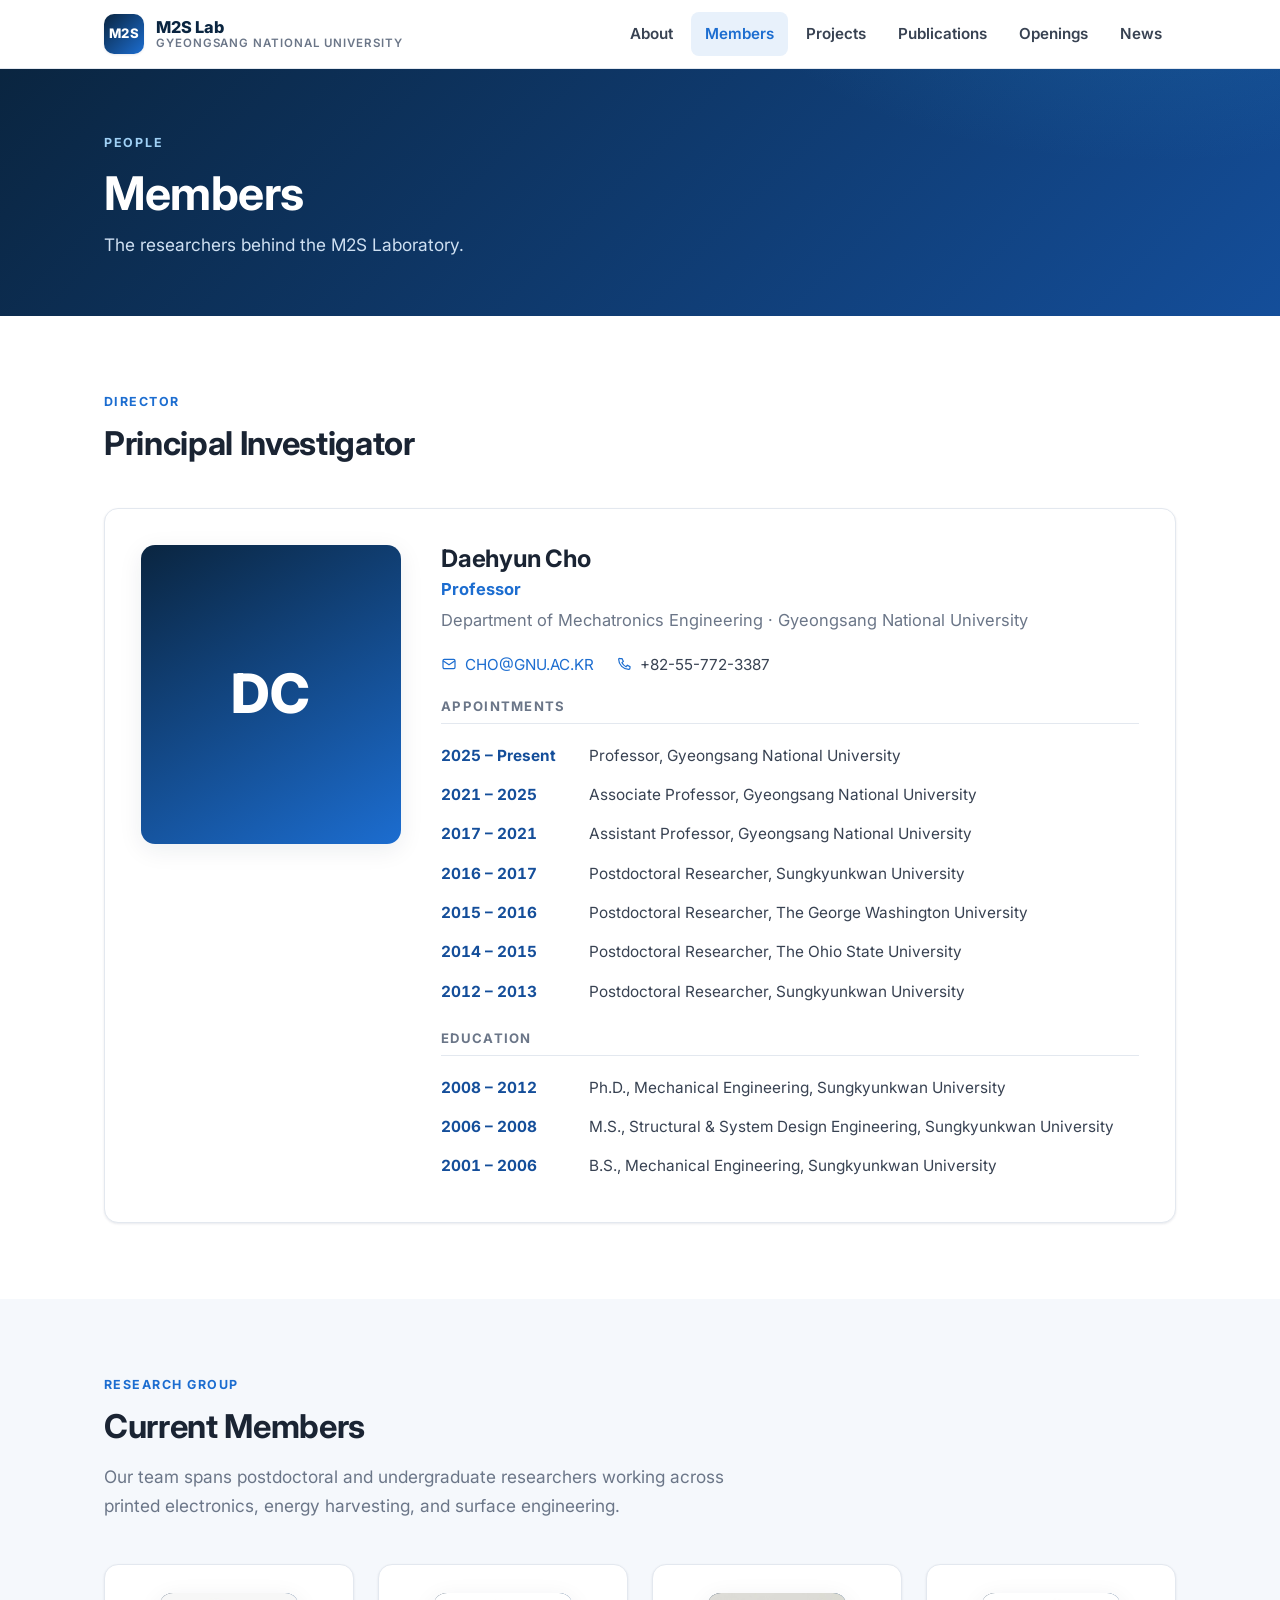
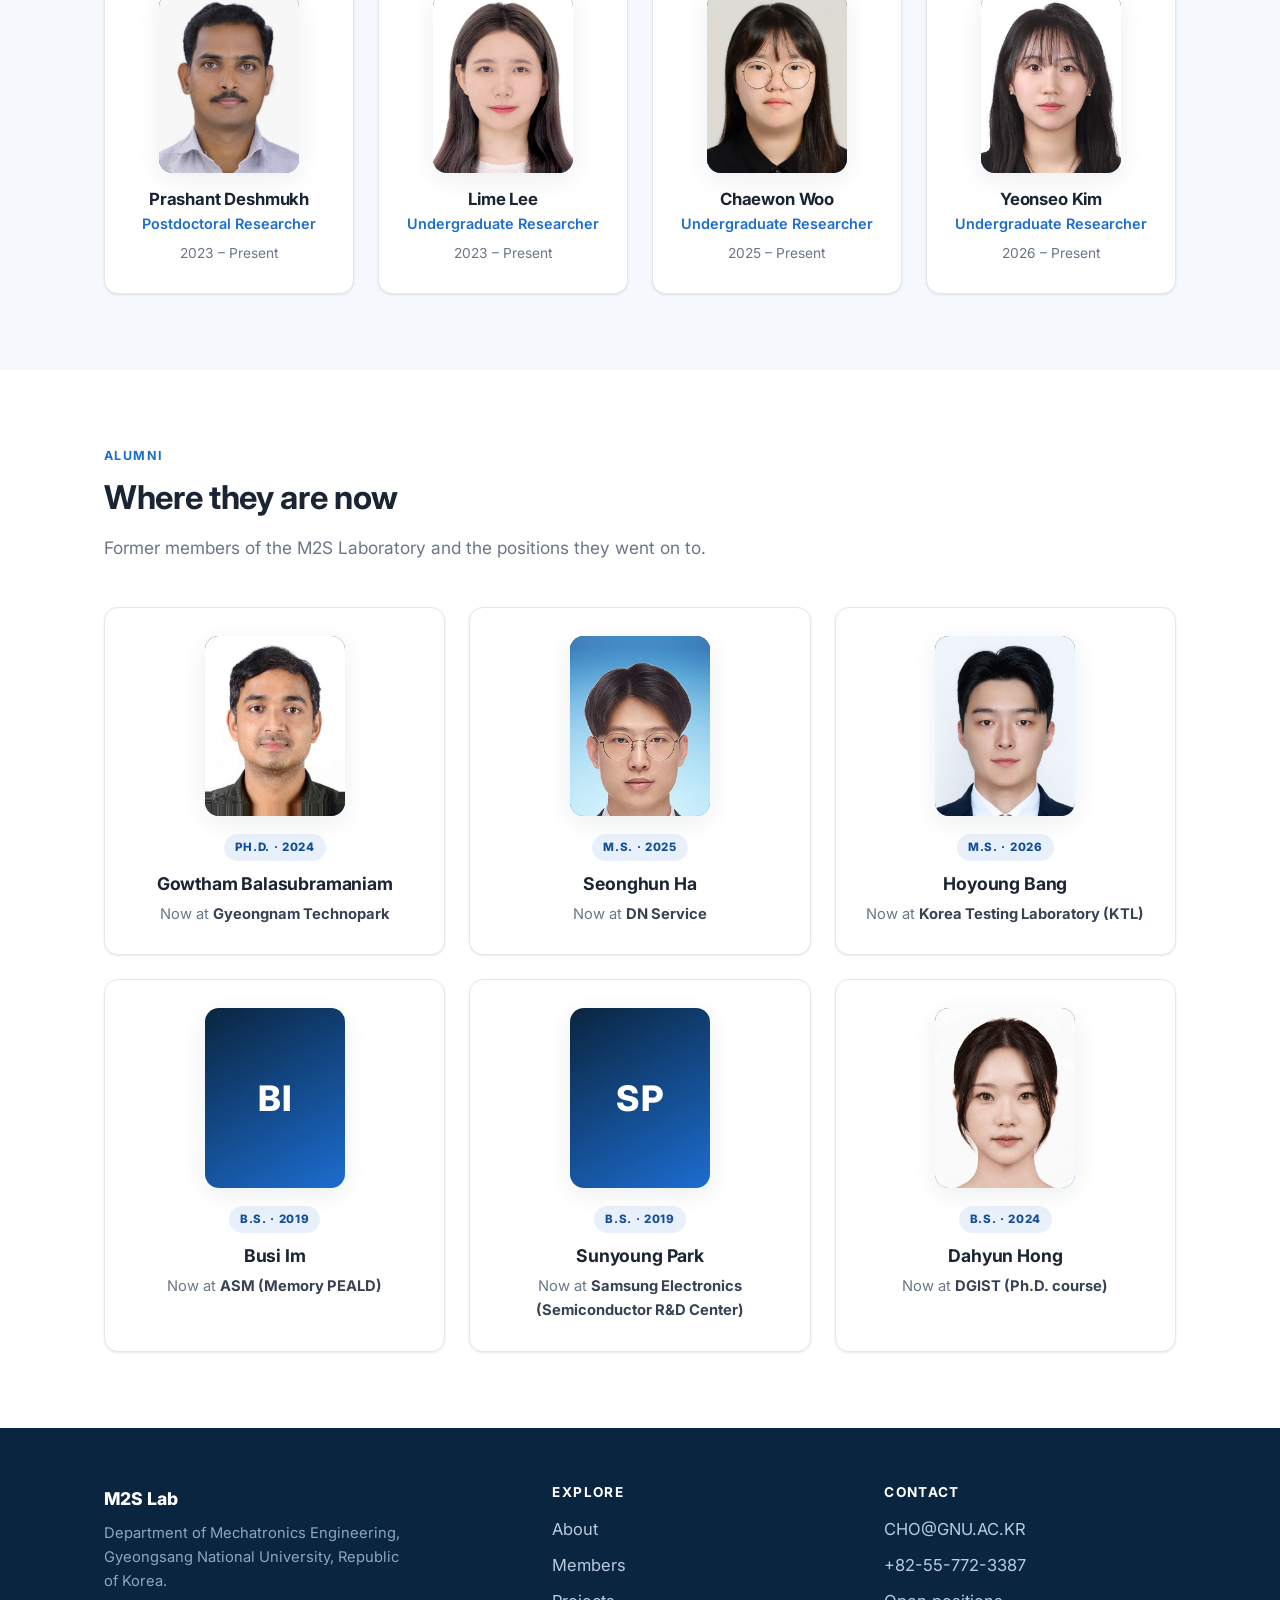
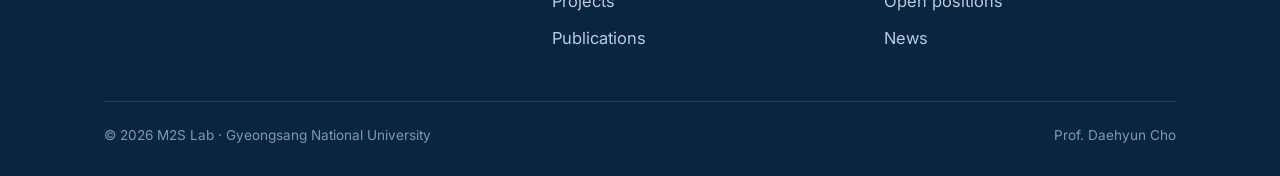
==== commit c33ee872: "Add files via upload" ====
--- a/members.html
+++ b/members.html
@@ -104,7 +104,7 @@
     <div class="section-head">
       <div class="kicker">Research Group</div>
       <h2>Current Members</h2>
-      <p>Our team spans postdoctoral and undergraduate researchers working across printed electronics, tribology, energy harvesting, and surface engineering.</p>
+      <p>Our team spans postdoctoral and undergraduate researchers working across printed electronics, energy harvesting, and surface engineering.</p>
     </div>
 
     <div class="grid grid-4">
@@ -153,7 +153,7 @@
         <div class="alum-now">Now at <strong>Gyeongnam Technopark</strong></div>
       </div>
       <div class="card alum">
-        <div class="avatar"><span class="initials">SH</span></div>
+        <div class="avatar"><img src="seonghun.jpg" alt="Seonghun Ha" onerror="this.remove()"><span class="initials">SH</span></div>
         <span class="alum-degree">M.S. · 2025</span>
         <h4>Seonghun Ha</h4>
         <div class="alum-now">Now at <strong>DN Service</strong></div>
@@ -168,7 +168,7 @@
         <div class="avatar"><span class="initials">BI</span></div>
         <span class="alum-degree">B.S. · 2019</span>
         <h4>Busi Im</h4>
-        <div class="alum-now">Now at <strong>ASM</strong> · Memory PEALD</div>
+        <div class="alum-now">Now at <strong>ASM (Memory PEALD)</strong></div>
       </div>
       <div class="card alum">
         <div class="avatar"><span class="initials">SP</span></div>
--- a/style.css
+++ b/style.css
@@ -209,16 +209,16 @@
 
 /* member placeholder cards */
 .member { text-align: center; }
-.member .avatar { width: 110px; aspect-ratio: 1/1; border-radius: 50%; margin: 0 auto 16px; }
-.member .avatar .initials { font-size: 2rem; }
+.member .avatar { width: 140px; aspect-ratio: 448/576; border-radius: 14px; margin: 0 auto 16px; }
+.member .avatar .initials { font-size: 2.2rem; }
 .member h4 { margin: 0 0 3px; font-size: 1.05rem; color: var(--ink); }
 .member .role { color: var(--blue); font-weight: 600; font-size: .9rem; }
 .member .topic { color: var(--muted); font-size: .86rem; margin-top: 6px; }
 
 /* alumni cards */
 .alum { text-align: center; }
-.alum .avatar { width: 108px; aspect-ratio: 1/1; border-radius: 50%; margin: 0 auto 16px; }
-.alum .avatar .initials { font-size: 2rem; }
+.alum .avatar { width: 140px; aspect-ratio: 448/576; border-radius: 14px; margin: 0 auto 16px; }
+.alum .avatar .initials { font-size: 2.2rem; }
 .alum-degree {
   display: inline-block; background: var(--blue-light); color: var(--blue-dark);
   font-size: .72rem; font-weight: 800; letter-spacing: .06em; text-transform: uppercase;
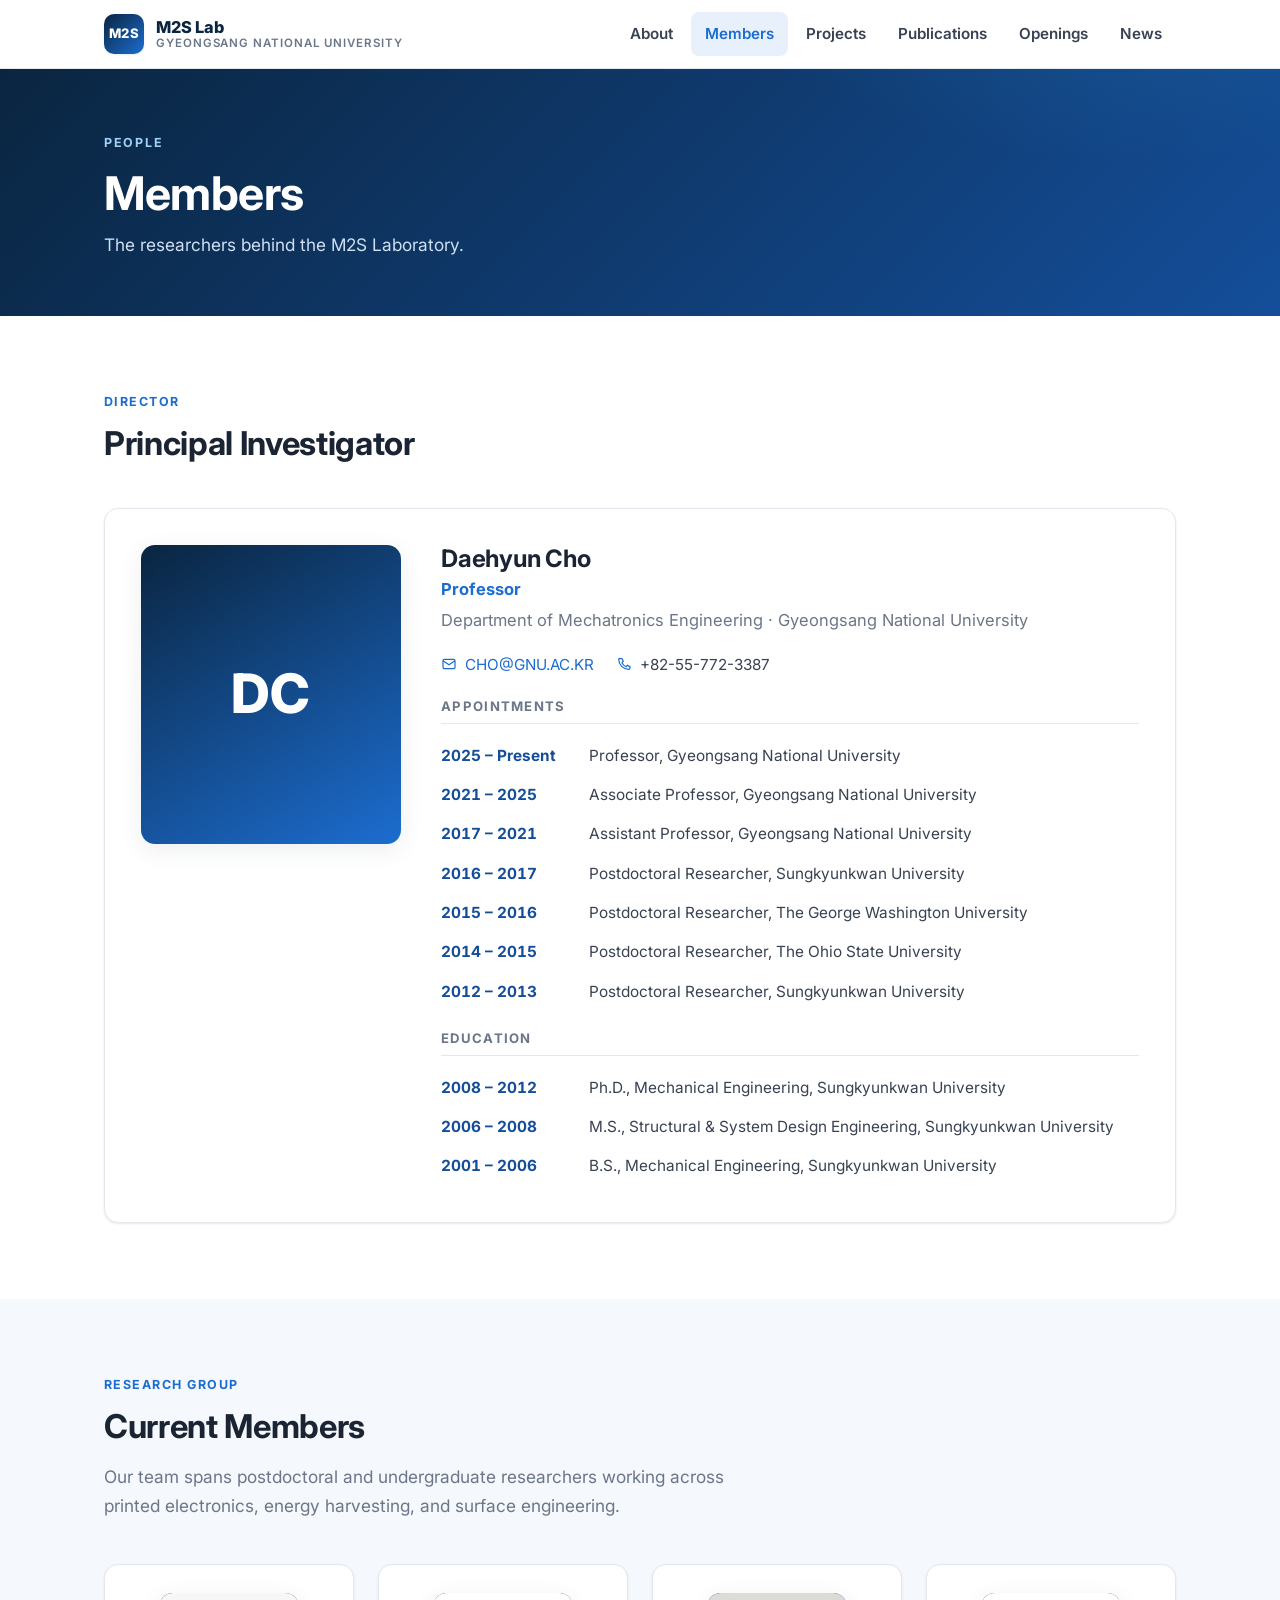
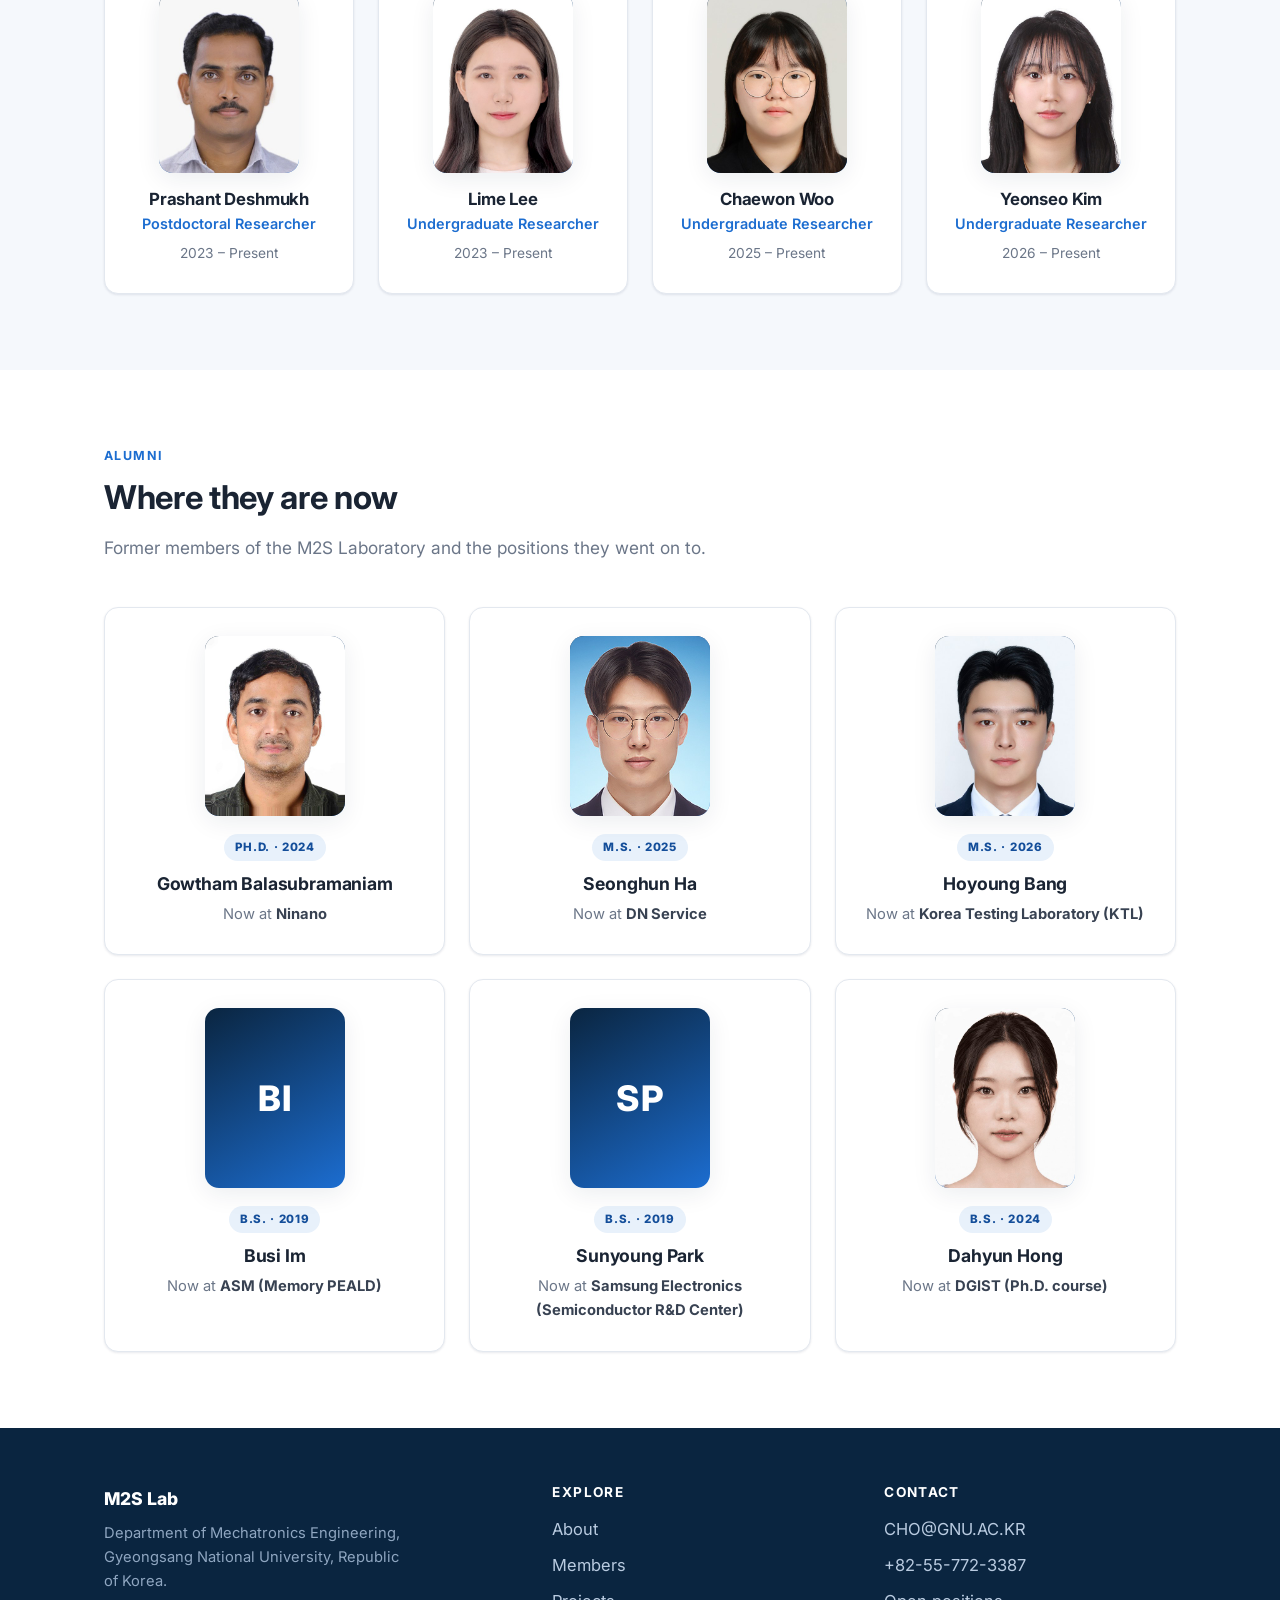
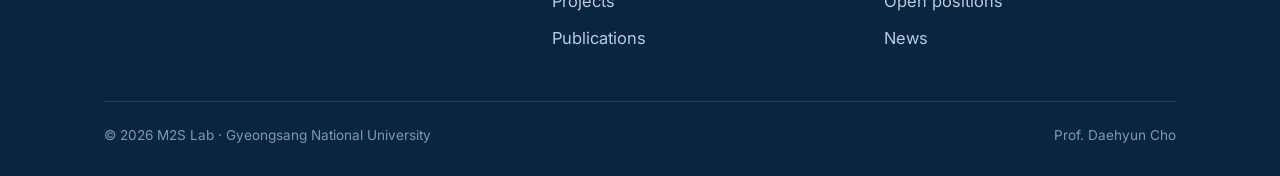
==== commit f2d8b01d: "Add files via upload" ====
--- a/members.html
+++ b/members.html
@@ -150,7 +150,7 @@
         <div class="avatar"><img src="gowtham.jpg" alt="Gowtham Balasubramaniam" onerror="this.remove()"><span class="initials">GB</span></div>
         <span class="alum-degree">Ph.D. · 2024</span>
         <h4>Gowtham Balasubramaniam</h4>
-        <div class="alum-now">Now at <strong>Gyeongnam Technopark</strong></div>
+        <div class="alum-now">Now at <strong>Ninano</strong></div>
       </div>
       <div class="card alum">
         <div class="avatar"><img src="seonghun.jpg" alt="Seonghun Ha" onerror="this.remove()"><span class="initials">SH</span></div>
--- a/style.css
+++ b/style.css
@@ -264,6 +264,8 @@
   margin-bottom: 12px; box-shadow: var(--shadow-sm); transition: border-color .15s ease, box-shadow .15s ease;
 }
 .pub-item:hover { border-color: #cfe0f2; box-shadow: var(--shadow-md); }
+.pub-title-link { color: inherit; text-decoration: none; transition: color .12s ease; }
+.pub-title-link:hover { color: var(--blue-dark); text-decoration: underline; }
 .pub-num {
   font-weight: 800; color: var(--blue); font-variant-numeric: tabular-nums;
   background: var(--blue-light); border-radius: 8px; height: 34px; display: grid; place-items: center; font-size: .9rem;
